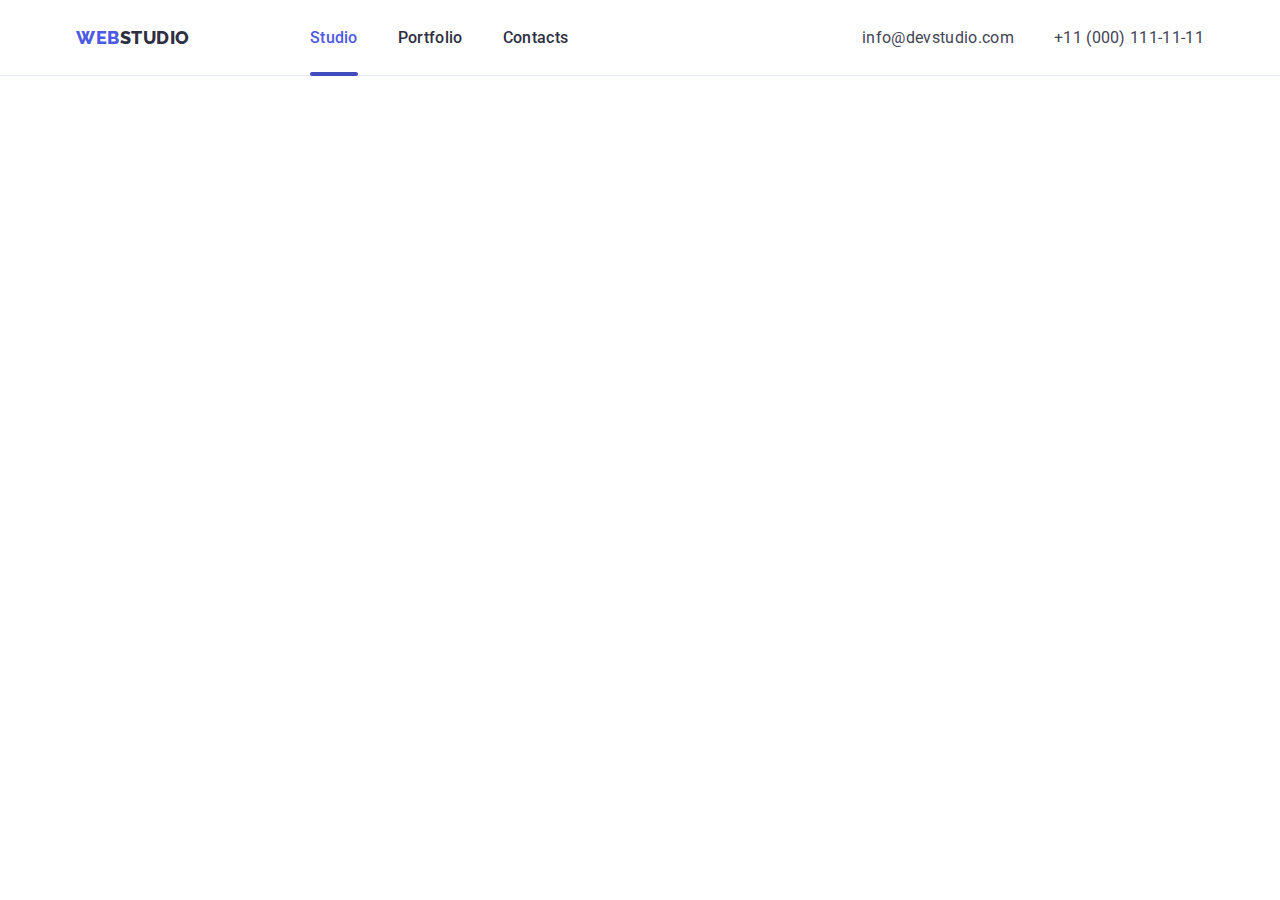
==== index.html @ e66e052a "work" ====
<!DOCTYPE html>
<html lang="en">
	<head>
		<meta charset="UTF-8" />
		<meta http-equiv="X-UA-Compatible" content="IE=edge" />
		<meta name="viewport" content="width=device-width, initial-scale=1.0" />
		<title>WebStudio</title>
		<link rel="preconnect" href="https://fonts.googleapis.com" />
		<link rel="preconnect" href="https://fonts.gstatic.com" crossorigin />
		<link
			href="https://fonts.googleapis.com/css2?family=Raleway:wght@800&family=Roboto:wght@400;500;700;900&display=swap"
			rel="stylesheet"
		/>
		<link rel="preconnect" href="https://fonts.googleapis.com" />
		<link rel="preconnect" href="https://fonts.gstatic.com" crossorigin />
		<link rel="stylesheet" href="https://cdn.jsdelivr.net/npm/modern-normalize@1.1.0/modern-normalize.min.css" />
		<link rel="stylesheet" href="./css/styles.css" />
	</head>

	<body>
		<!--Top Line-->
		<header class="page-header">
			<div class="container page-header-container">
				<nav class="page-nav">
					<a class="logo link" href="./index.html">Web<span class="logo-black">Studio</span></a>
					<button type="button" class="mobile-menu-open js-open-menu">
						<svg class="mobile-menu-open_icon" width="32" height="22">
							<use href="./images/sprite.svg#icon-menu-hamburger"></use>
						</svg>
					</button>
					<ul class="menu list">
						<li class="menu-item"><a class="menu-link link current" href="./index.html">Studio</a></li>
						<li class="menu-item"><a class="menu-link link" href="./portfolio.html">Portfolio</a></li>
						<li class="menu-item"><a class="menu-link link" href="">Contacts</a></li>
					</ul>
				</nav>
				<address class="contacts">
					<ul class="contact list">
						<li class="email"><a class="contact-email link" href="mailto:info@devstudio.com">info@devstudio.com</a></li>
						<li class="phone"><a class="contact-phone link" href="tel:+110001111111">+11 (000) 111-11-11</a></li>
					</ul>
				</address>
			</div>
			<div class="mobile-menu js-menu-container">
				<div class="container mobile-menu-container">
				<button class="close-btn js-close-menu">
					<svg class="mobile-menu-close-icon" width="8" height="8">
						<use href="./images/sprite.svg#icon-close-black-new"></use>
					</svg>
				</button>
				
				<ul class="menu-modal list">
					<li class="menu-item"><a class="menu-link link current" href="./index.html">Studio</a></li>
					<li class="menu-item"><a class="menu-link link" href="./portfolio.html">Portfolio</a></li>
					<li class="menu-item"><a class="menu-link link" href="">Contacts</a></li>
				</ul>
								<address class="contacts-modal">
					<ul class="contact-modal list">
						<li class="email"><a class="contact-email link" href="mailto:info@devstudio.com">info@devstudio.com</a></li>
						<li class="phone"><a class="contact-phone link" href="tel:+110001111111">+11 (000) 111-11-11</a></li>
					</ul>
					</div>							
			</div>
		</header>

		<!--Hero image-->
		<!--<main>
			<section class="hero">
				<div class="container">
					<h1 class="hero-title">Effective Solutions for Your Business</h1>
					<button class="model-btn" type="button" data-modal-open>Order Service</button>
				</div>
			</section>-->
		<!--Section 1 Hidden title-->
		<!--<section class="heading-title section">
				<div class="container">
					<h2 class="visually-hidden">Features</h2>
					<ul class="card-list list">
						<li class="heading">
							<div class="tumb">
								<svg class="tumb-icon" width="64" height="64">
									<use href="./images/sprite.svg#icon-antenna"></use>
								</svg>
							</div>
							<h3 class="title-discription">Strategy</h3>
							<p class="section-discription">
								Our goal is to identify the business problem to walk away with the perfect and creative solution.
							</p>
						</li>

						<li class="heading">
							<div class="tumb">
								<svg class="tumb-icon" width="64" height="64">
									<use href="./images/sprite.svg#icon-clock"></use>
								</svg>
							</div>
							<h3 class="title-discription">Punctuality</h3>
							<p class="section-discription">
								Bring the key message to the brand's audience for the best price within the shortest possible time.
							</p>
						</li>

						<li class="heading">
							<div class="tumb">
								<svg class="tumb-icon" width="64" height="64">
									<use href="./images/sprite.svg#icon-diagram"></use>
								</svg>
							</div>
							<h3 class="title-discription">Diligence</h3>
							<p class="section-discription">
								Research and confirm brands that present the strongest digital growth opportunities and minimize risk.
							</p>
						</li>

						<li class="heading">
							<div class="tumb">
								<svg class="tumb-icon" width="64" height="64">
									<use href="./images/sprite.svg#icon-astronaut"></use>
								</svg>
							</div>
							<h3 class="title-discription">Technologies</h3>
							<p class="section-discription">
								Design practice focused on digital experiences. We bring forth a deep passion for problem-solving.
							</p>
						</li>
					</ul>
				</div>
			</section>-->

		<!--Section 2-->
		<!--<section class="title-item">
				<div class="container">
					<h2 class="promo-title">What are we doing</h2>
					<ul class="card-list list">
						<li>
							<img src="./images/section2/img1.jpg" alt="monitor" width="360" />
						</li>
						<li>
							<img src="./images/section2/img2.jpg" alt="screen" width="360" />
						</li>
						<li>
							<img src="./images/section2/img3.jpg" alt="phone" width="360" />
						</li>
					</ul>
				</div>
			</section>-->
		<!--Section 3-->
		<!--<section class="title-team section">
				<div class="container">
					<h2 class="promo-title">Our Team</h2>
					<ul class="card-list list">
						<li>
							<img src="./images/section3/img.team1.jpg" alt="photo of a man" width="264" />
							<div class="card-content">
								<h3 class="person-title">Mark Guerrero</h3>
								<p class="work-discription">Product Designer</p>
								<ul class="social-list list">
									<li class="social-list-item">
										<a href="" class="social-list-link">
											<svg class="social-list-icon" width="16" height="16">
												<use href="./images/sprite.svg#icon-instagram"></use>
											</svg>
										</a>
									</li>
									<li class="social-list-item">
										<a href="" class="social-list-link">
											<svg class="social-list-icon" width="16" height="16">
												<use href="./images/sprite.svg#icon-twitter"></use>
											</svg>
										</a>
									</li>
									<li class="social-list-item">
										<a href="" class="social-list-link">
											<svg class="social-list-icon" width="16" height="16">
												<use href="./images/sprite.svg#icon-facebook"></use>
											</svg>
										</a>
									</li>
									<li class="social-list-item">
										<a href="" class="social-list-link">
											<svg class="social-list-icon" width="16" height="16">
												<use href="./images/sprite.svg#icon-linkedin-1"></use>
											</svg>
										</a>
									</li>
								</ul>
							</div>
						</li>
						<li>
							<img src="./images/section3/img.team2.jpg" alt="photo of a man" width="264" />
							<div class="card-content">
								<h3 class="person-title">Tom Ford</h3>
								<p class="work-discription">Frontend Developer</p>
								<ul class="social-list list">
									<li class="social-list-item">
										<a href="" class="social-list-link">
											<svg class="social-list-icon" width="16" height="16">
												<use href="./images/sprite.svg#icon-instagram"></use>
											</svg>
										</a>
									</li>
									<li class="social-list-item">
										<a href="" class="social-list-link">
											<svg class="social-list-icon" width="16" height="16">
												<use href="./images/sprite.svg#icon-twitter"></use>
											</svg>
										</a>
									</li>
									<li class="social-list-item">
										<a href="" class="social-list-link">
											<svg class="social-list-icon" width="16" height="16">
												<use href="./images/sprite.svg#icon-facebook"></use>
											</svg>
										</a>
									</li>
									<li class="social-list-item">
										<a href="" class="social-list-link">
											<svg class="social-list-icon" width="16" height="16">
												<use href="./images/sprite.svg#icon-linkedin-1"></use>
											</svg>
										</a>
									</li>
								</ul>
							</div>
						</li>
						<li>
							<img src="./images/section3/img.team3.jpg" alt="photo of a woman" width="264" />
							<div class="card-content">
								<h3 class="person-title">Camila Garcia</h3>
								<p class="work-discription">Marketing</p>
								<ul class="social-list list">
									<li class="social-list-item">
										<a href="" class="social-list-link">
											<svg class="social-list-icon" width="16" height="16">
												<use href="./images/sprite.svg#icon-instagram"></use>
											</svg>
										</a>
									</li>
									<li class="social-list-item">
										<a href="" class="social-list-link">
											<svg class="social-list-icon" width="16" height="16">
												<use href="./images/sprite.svg#icon-twitter"></use>
											</svg>
										</a>
									</li>
									<li class="social-list-item">
										<a href="" class="social-list-link">
											<svg class="social-list-icon" width="16" height="16">
												<use href="./images/sprite.svg#icon-facebook"></use>
											</svg>
										</a>
									</li>
									<li class="social-list-item">
										<a href="" class="social-list-link">
											<svg class="social-list-icon" width="16" height="16">
												<use href="./images/sprite.svg#icon-linkedin-1"></use>
											</svg>
										</a>
									</li>
								</ul>
							</div>
						</li>
						<li>
							<img src="./images/section3/img.team4.jpg" alt="photo of a man" width="264" />
							<div class="card-content">
								<h3 class="person-title">Daniel Wilson</h3>
								<p class="work-discription">UI Designer</p>
								<ul class="social-list list">
									<li class="social-list-item">
										<a href="" class="social-list-link">
											<svg class="social-list-icon" width="16" height="16">
												<use href="./images/sprite.svg#icon-instagram"></use>
											</svg>
										</a>
									</li>
									<li class="social-list-item">
										<a href="" class="social-list-link">
											<svg class="social-list-icon" width="16" height="16">
												<use href="./images/sprite.svg#icon-twitter"></use>
											</svg>
										</a>
									</li>
									<li class="social-list-item">
										<a href="" class="social-list-link">
											<svg class="social-list-icon" width="16" height="16">
												<use href="./images/sprite.svg#icon-facebook"></use>
											</svg>
										</a>
									</li>
									<li class="social-list-item">
										<a href="" class="social-list-link">
											<svg class="social-list-icon" width="16" height="16">
												<use href="./images/sprite.svg#icon-linkedin-1"></use>
											</svg>
										</a>
									</li>
								</ul>
							</div>
						</li>
					</ul>
				</div>
			</section>
		</main>

		<section class="section section-client">
			<div class="container">
				<h2 class="promo-title">Customers</h2>
				<ul class="client-list list">
					<li class="client-list-item">
						<a href="" class="client-list-link">
							<svg class="client-list-icon" width="104" height="56">
								<use href="./images/sprite.svg#icon-logo1"></use>
							</svg>
						</a>
					</li>
					<li class="client-list-item">
						<a href="" class="client-list-link">
							<svg class="client-list-icon" width="104" height="56">
								<use href="./images/sprite.svg#icon-logo2"></use>
							</svg>
						</a>
					</li>
					<li class="client-list-item">
						<a href="" class="client-list-link">
							<svg class="client-list-icon" width="104" height="56">
								<use href="./images/sprite.svg#icon-logo3"></use>
							</svg>
						</a>
					</li>
					<li class="client-list-item">
						<a href="" class="client-list-link">
							<svg class="client-list-icon" width="104" height="56">
								<use href="./images/sprite.svg#icon-logo4"></use>
							</svg>
						</a>
					</li>
					<li class="client-list-item">
						<a href="" class="client-list-link">
							<svg class="client-list-icon" width="104" height="56">
								<use href="./images/sprite.svg#icon-logo5"></use>
							</svg>
						</a>
					</li>
					<li class="client-list-item">
						<a href="" class="client-list-link">
							<svg class="client-list-icon" width="104" height="56">
								<use href="./images/sprite.svg#icon-logo6"></use>
							</svg>
						</a>
					</li>
				</ul>
			</div>
		</section>-->
		<!--foother-->
		<!--<footer class="footer">
			<div class="container footer-dislay">
				<div class="page-footer-container">
					<a class="logo logo-footer link" href="./index.html">Web<span class="logo-white">Studio</span></a>
					<p class="footer-discription">
						Increase the flow of customers and sales for your business with digital marketing & growth solutions.
					</p>
				</div>
				<div class="footer-list">
					<h3 class="Social-title">Social media</h3>
					<ul class="footer-social-list list">
						<li class="footer-list-item">
							<a href="" class="footer-list-link link">
								<svg class="footer-list-icon" width="24" height="24">
									<use href="./images/sprite.svg#icon-instagram"></use>
								</svg>
							</a>
						</li>
						<li class="footer-list-item">
							<a href="" class="footer-list-link link">
								<svg class="footer-list-icon" width="24" height="24">
									<use href="./images/sprite.svg#icon-twitter"></use>
								</svg>
							</a>
						</li>
						<li class="footer-list-item">
							<a href="" class="footer-list-link link">
								<svg class="footer-list-icon" width="24" height="24">
									<use href="./images/sprite.svg#icon-facebook"></use>
								</svg>
							</a>
						</li>
						<li class="footer-list-item">
							<a href="" class="footer-list-link link">
								<svg class="footer-list-icon" width="24" height="24">
									<use href="./images/sprite.svg#icon-linkedin-1"></use>
								</svg>
							</a>
						</li>
					</ul>
				</div>
				<form class="subscribe-form">
					<p class="footer-form-discription">Subscribe</p>
					<div class="footer-form">
						<input type="email" name="user-email" class="footer-form-input" placeholder="E-mail" required />
						<button type="submit" class="footer-form-submit"
							>Subscribe
							<svg class="footer-form-btn" width="24" height="24">
								<use href="./images/sprite.svg#icon-Frame-3"></use>
							</svg>
						</button>
					</div>
				</form>
			</div>
		</footer>
		<div class="backdrop is-hidden" data-modal>
			<div class="modal-content">
				<button type="button" class="close-btn" data-modal-close>
					<svg class="modal-close-btn" width="8" height="8">
						<use href="./images/sprite.svg#icon-close-black-new"></use>
					</svg>
				</button>
				<form class="modal-form">
					<p class="modal-form-discription">Leave your contacts and we will call you back</p>
					<label class="modal-form-field">
						<span class="modal-form-input-desk">Name</span>
						<span class="modal-form-input-wrapper">
							<input
								type="text"
								name="user-name"
								class="modal-form-input"
								required
								pattern="[a-zA-Z]+$"
								minlength="2"
							/>
							<svg class="modal-form-input-icon" width="18" height="18">
								<use href="./images/sprite.svg#icon-person-black"></use>
							</svg>
						</span>
					</label>
					<label class="modal-form-field">
						<span class="modal-form-input-desk">Phone</span>
						<span class="modal-form-input-wrapper">
							<input
								type="tel"
								name="user-phone"
								class="modal-form-input"
								required
								pattern="[0-9]{3}-[0-9]{3}-[0-9]{2}-[0-9]{2}"
								title="xxx-xxx-xx-xx"
							/>
							<svg class="modal-form-input-icon" width="18" height="24">
								<use href="./images/sprite.svg#icon-phone-black"></use>
							</svg>
						</span>
					</label>
					<label class="modal-form-field">
						<span class="modal-form-input-desk">Email</span>
						<span class="modal-form-input-wrapper">
							<input type="email" name="user-email" class="modal-form-input" required />
							<svg class="modal-form-input-icon" width="18" height="24">
								<use href="./images/sprite.svg#icon-email-black"></use>
							</svg>
						</span>
					</label>
					<label class="modal-form-field">
						<span class="modal-form-input-desk">Comment</span>
						<textarea name="user_message" class="modal-form-message" placeholder="Text input"></textarea>
					</label>
					<input id="user-policy" type="checkbox" name="user-policy" class="modal-form-check visually-hidden" />
					<label for="user-policy" class="modal-form-check-desk">
						I accept the terms and conditions of the&nbsp;<a href="">Privacy Policy</a>
					</label>
					<button type="submit" class="modal-form-submit">Send</button>
				</form>
			</div>
		</div>-->
		<script src="./js/mobile-menu.js"></script>
		<!--<script src="./js/modal.js"></script>-->
	</body>
</html>
---- css/styles.css ----
:root {
	--primary-font: "Roboto", sans-serif;
	--secondary-font: "Raleway", sans-serif;
	--main-title-color: #2e2f42;
	--secondary-title-color: #434455;
	--accent-color: #4d5ae5;
	--transition-dur-and-fun: 250ms cubic-bezier(0.4, 0, 0.2, 1);
}
body {
	font-family: var(--primary-font);
	color: var(--main-title-color);
	font-size: 16px;
	font-style: normal;
	font-weight: 400;
	line-height: 1.5;
	letter-spacing: 0.02em;
}
h1,
h2,
h3,
h4,
p {
	margin-top: 0;
	margin-bottom: 0;
}

ul,
ol {
	margin-top: 0;
	margin-bottom: 0;
	padding-left: 0;
}

img {
	display: block;
	max-width: 100%;
	height: auto;
}

button {
	cursor: pointer;
	font-family: inherit;
}

.list {
	list-style: none;
}

.link {
	text-decoration: none;
}

/*================================Components==================*/
/*.visually-hidden {
	position: absolute;
	width: 1px;
	height: 1px;
	margin: -1px;
	border: 0;
	padding: 0;
	white-space: nowrap;
	clip-path: inset(100%);
	clip: rect(0 0 0 0);
	overflow: hidden;
}

.title-discription {
	font-weight: 500;
	font-size: 20px;
	line-height: 1.2;
	color: var(--main-title-color);
	margin-bottom: 8px;
}

.section-discription {
	color: var(--secondary-title-color);
}

.promo-title {
	font-weight: 700;
	font-size: 36px;
	line-height: 1.11;
	text-transform: capitalize;
	color: var(--main-title-color);
	margin-bottom: 72px;
	text-align: center;
}

.footer {
	background: #2e2f42;
	padding-top: 100px;
	padding-bottom: 100px;
	display: block;
}
.footer-discription {
	color: #e7e9fc;
	width: 264px;
}

/*.container {
	width: 1158px;
	margin-left: auto;
	margin-right: auto;
	padding-right: 15px;
	padding-left: 15px;
}*/

.container {
	padding-left: 15px;
	padding-right: 15px;
}

@media screen and (min-width: 480px) {
	.container {
		width: 428px;
		margin-left: auto;
		margin-right: auto;
	}
}
@media screen and (min-width: 768px) {
	.container {
		width: 768px;
	}
}
@media screen and (min-width: 1200px) {
	.container {
		width: 1158px;
	}
}

/*================================/Components==================*/

/*====Top Line====*/
.logo {
	font-family: var(--secondary-font);
	font-weight: 800;
	font-size: 18px;
	display: flex;
	align-items: center;
	letter-spacing: 0.03em;
	text-transform: uppercase;
	color: var(--accent-color);
}
.logo-black {
	color: #2e2f42;
}

/*====0-767====*/
@media screen and (max-width: 767px) {
	.menu {
		display: none;
	}
	.contacts {
		display: none;
	}

	.close-btn {
		position: absolute;
		top: 24px;
		right: 15px;
		background-color: transparent;
		border: none;
		padding: 0;
		line-height: 0;
	}
	.page-header {
		padding-top: 24px;
		padding-bottom: 24px;
		border-bottom: 1px solid #e7e9fc;
		border-top: 0;
	}
	.page-nav {
		display: flex;
		align-items: center;
		justify-content: space-between;
	}
	.mobile-menu-open {
		background-color: transparent;
		border: none;
		padding: 0;
		line-height: 0;
	}

	.mobile-menu {
		position: fixed;
		width: 100%;
		height: 100%;
		max-height: 796px;
		z-index: 1000;
		top: 0;
		left: 0;
		box-shadow: 0 0 0 100vmax rgba(0, 0, 0, 0);
		background-color: white;

		opacity: 0;
		visibility: hidden;
		pointer-events: none;
		transition: opacity var(--transition-dur-and-fun), visibility var(--transition-dur-and-fun);
	}

	.mobile-menu.is-open {
		opacity: 1;
		visibility: visible;
		pointer-events: auto;
	}
	.mobile-menu-container {
		position: relative;
		padding-left: 40px;
		padding-top: 80px;
		padding-bottom: 40px;
	}

	.menu-modal {
		display: flex;
		flex-direction: column;
	}
	.menu-modal-down {
		margin-top: auto;
	}
}

/*====-768====*/
@media screen and (min-width: 768px) {
	.mobile-menu {
		display: none;
	}
	.mobile-menu-open {
		display: none;
	}
	.page-nav {
		display: flex;
		align-items: center;
	}
	.menu {
		display: flex;
		align-items: center;
	}

	.menu-item:not(:last-child) {
		margin-right: 40px;
	}

	.page-header {
		padding-top: 24px;
		padding-bottom: 24px;
		border-bottom: 1px solid #e7e9fc;
		border-top: 0;
	}
	.page-header-container {
		display: flex;
		align-items: center;
	}
	.current::after {
		content: "";
		display: inline-block;
		position: absolute;
		width: 100%;
		height: 4px;
		background: #404bbf;
		border-radius: 2px;
		left: 0;
		top: 44px;
	}
	.menu-link {
		font-weight: 500;
		color: var(--main-title-color);
		position: relative;
		transition: color var(--transition-dur-and-fun);
	}
	.menu-link:hover,
	.menu-link:focus {
		color: var(--accent-color);
	}
	.current {
		color: #4d5ae5;
	}
	.contacts {
		margin-left: auto;
	}
	.email {
		margin-right: 40px;
	}
	.contact-email {
		font-style: normal;
		color: #434455;
		transition: color var(--transition-dur-and-fun);
	}

	.contact-email:hover,
	.contact-email:focus {
		color: var(--accent-color);
	}

	.contact-phone {
		font-style: normal;
		color: #434455;
		transition: color var(--transition-dur-and-fun);
	}
	.contact-phone:hover,
	.contact-phone:focus {
		color: var(--accent-color);
	}
	.logo-black {
		color: #2e2f42;
	}
	.logo {
		margin-right: 120px;
	}
}

/*====-1200====*/
@media screen and (min-width: 1200px) {
	.menu-item:not(:last-child) {
		margin-right: 40px;
	}

	.contact {
		display: flex;
		align-items: center;
	}
}

/*.logo-white {
	color: #f4f4fd;
}

.logo-footer {
	margin-bottom: 16px;
}


.model-btn {
	font-weight: 500;
	display: flex;
	padding-top: 12px;
	padding-bottom: 12px;
	padding-left: 32px;
	padding-right: 32px;
	align-items: center;
	letter-spacing: 0.04em;
	color: #ffffff;
	background: var(--accent-color);
	box-shadow: 0px 4px 4px rgba(0, 0, 0, 0.15);
	border-radius: 4px;
	display: block;
	margin: auto;
	padding: 16px 32px;
	transition: color var(--transition-dur-and-fun), background-color var(--transition-dur-and-fun);
}

.model-btn:hover,
.model-btn:focus {
	background-color: #404bbf;
	color: #ffffff;
}



/*.section {
	padding-top: 120px;
	padding-bottom: 120px;
}
.section-top {
	padding-top: 96px;
}

.section-client {
	padding-top: 130px;
}

.title-item {
	padding-bottom: 120px;
}

.card-list {
	display: flex;
	flex-wrap: wrap;
	gap: 24px;
}

.img-list {
	display: flex;
	flex-wrap: wrap;
	column-gap: 24px;
	row-gap: 48px;
}

.overlay {
	position: absolute;
	width: 100%;
	height: 100%;
	left: 0px;
	top: 0px;
	overflow: auto;
	transform: translate(0, 100%);
	background: #4d5ae5;
	background-blend-mode: soft-light;
	mix-blend-mode: normal;
	line-height: 24px;
	letter-spacing: 0.02em;
	color: #f4f4fd;
	padding-top: 40px;
	padding-bottom: 164px;
	padding-left: 32px;
	padding-right: 32px;
	transition: transform var(--transition-dur-and-fun);
}
.img-content-overlay {
	position: relative;
	overflow: hidden;
}

.img-content-link:hover .overlay,
.img-content-link:focus .overlay {
	transform: translate(0, 0);
}

.img-content-link {
	display: block;
	text-decoration: none;
	transition: box-shadow var(--transition-dur-and-fun);
}

.img-content-link:hover {
	box-shadow: 0px 1px 6px rgba(46, 47, 66, 0.08), 0px 1px 1px rgba(46, 47, 66, 0.16), 0px 2px 1px rgba(46, 47, 66, 0.08);
}

.btn {
	display: flex;
	flex-wrap: wrap;
	justify-content: center;
	gap: 24px;
	margin-bottom: 72px;
}

.heading {
	width: 264px;
}

/*====/Top Line====*/

/*===========Hero====*/
/*.hero {
	background: #2e2f42;
	text-align: center;
	padding-top: 188px;
	padding-bottom: 188px;
	background-image: linear-gradient(rgba(46, 47, 66, 0.7), rgba(46, 47, 66, 0.7)),
		url("../images/hero/people-office.jpg");
	background-size: cover;
}

.hero-title {
	font-weight: 700;
	font-size: 56px;
	line-height: 1.07;
	color: #ffffff;
	margin-bottom: 48px;
	width: 496px;
	margin-left: auto;
	margin-right: auto;
}

/*============/Hero====*/
/*============<!--Section 1-->========*/

/*.tumb {
	height: 112px;
	background: #f4f4fd;
	border-radius: 4px;
	display: flex;
	justify-content: center;
	align-items: center;
	gap: 24px;
	margin-bottom: 8px;
}

/*============/<!--Section 3-->========*/

/*============<!--Section 3-->========*/
/*.person-title {
	font-weight: 500;
	font-size: 20px;
	color: var(--main-title-color);
	margin-bottom: 8px;
}

.work-discription {
	color: var(--secondary-title-color);
	margin-bottom: 8px;
}

.title-team {
	background: #f4f4fd;
}

.card-content {
	padding-top: 32px;
	padding-bottom: 32px;
	padding-left: 16px;
	padding-right: 16px;
	text-align: center;
	background: #ffffff;
	box-shadow: 0px 1px 6px rgba(46, 47, 66, 0.08), 0px 1px 1px rgba(46, 47, 66, 0.16), 0px 2px 1px rgba(46, 47, 66, 0.08);
	border-radius: 0px 0px 4px 4px;
}

.img-content {
	border: 1px solid #e7e9fc;
	padding: 32px 16px;
	border-top: none;
}

.social-list {
	display: flex;
	justify-content: center;
	gap: 24px;
}

.social-list-link {
	display: flex;
	justify-content: center;
	align-items: center;
	width: 40px;
	height: 40px;
	border-radius: 50%;
	background-color: #4d5ae5;
	transition: background-color var(--transition-dur-and-fun);
}

.social-list-link:hover,
.social-list-link:focus {
	background-color: #404bbf;
}
.social-list-icon {
	fill: #f4f4fd;
}

.client-list {
	display: flex;
	justify-content: center;
	gap: 24px;
}
.client-list-link {
	display: flex;
	justify-content: center;
	align-items: center;
	width: 168px;
	height: 88px;
	border: 1px solid #8e8f99;
	border-radius: 4px;
	color: #8e8f99;
	transition: color var(--transition-dur-and-fun), border-color var(--transition-dur-and-fun);
}

.client-list-icon {
	fill: currentColor;
}

.client-list-link:hover,
.cclient-list-link:focus {
	color: #404bbf;
	border-color: #404bbf;
}

/*============/<!--Section 3-->========*/

/*=================Filters===============*/

/*.btn-icon {
	font-weight: 500;
	display: flex;
	padding-top: 12px;
	padding-bottom: 12px;
	padding-left: 24px;
	padding-right: 24px;
	align-items: center;
	text-align: center;
	letter-spacing: 0.04em;
	font-size: 16px;
	background: #f4f4fd;
	color: var(--accent-color);
	border: 1px solid #e7e9fc;
	border-radius: 4px;
	transition: background-color var(--transition-dur-and-fun), color var(--transition-dur-and-fun),
		border-color var(--transition-dur-and-fun), box-shadow var(--transition-dur-and-fun);
}
.btn-icon:hover,
.btn-icon:focus {
	background-color: #404bbf;
	color: #ffffff;
	border-color: var(--accent-color);
	box-shadow: 0px 3px 1px rgba(0, 0, 0, 0.1), 0px 2px 1px rgba(0, 0, 0, 0.08), 0px 2px 2px rgba(0, 0, 0, 0.12);
}
.service-title {
	font-weight: 500;
	font-size: 20px;
	color: var(--main-title-color);
	margin-bottom: 8px;
}

.service-description {
	color: var(--secondary-title-color);
}

/*=================/<Filters===============*/

/*=================/Footer===============*/

/*.footer-dislay {
	display: flex;
	column-gap: 120px;
}
.footer-social-list {
	display: flex;
	justify-content: center;
	align-items: center;
	gap: 16px;
}

.footer-list {
	justify-content: center;
}

.footer-list-link {
	display: flex;
	justify-content: center;
	align-items: center;
	width: 50px;
	height: 50px;
	border-radius: 50%;
	background-color: rgba(255, 255, 255, 0.1);
	width: 40px;
	height: 40px;
	transition: background-color var(--transition-dur-and-fun);
}

.footer-list-link:hover,
.footer-list-link:focus {
	background-color: #31d0aa;
}

.footer-list-icon {
	fill: #f4f4fd;
}

.Social-title {
	font-family: "Roboto";
	font-style: normal;
	font-weight: 500px;
	font-size: 16px;
	color: #ffffff;
	margin-bottom: 16px;
	letter-spacing: 0.02em;
	line-height: 24px;
}

.footer-list-item {
	width: 40px;
	height: 40px;
}

.footer-form {
	display: flex;
}

.footer-form-discription {
	font-weight: 500;
	text-align: left;
	color: #ffffff;
	margin-bottom: 16px;
}

.footer-form-input {
	font-size: 12px;
	line-height: 2;
	align-items: center;
	letter-spacing: 0.04em;
	color: #ffffff;
	background-color: transparent;
	width: 264px;
	height: 40px;
	padding: 8px 16px;
	border: 1px solid rgba(255, 255, 255, 0.3);
	filter: drop-shadow(0px 4px 4px rgba(0, 0, 0, 0.15));
	border-radius: 4px;
	transition: border-color var(--transition-dur-and-fun);
}

.footer-form-input:focus {
	outline: none;
	border-color: var(--accent-color);
}

.footer-form-submit {
	font-weight: 500;
	padding: 8px 24px;
	letter-spacing: 0.04em;
	display: flex;
	justify-content: center;
	text-align: center;
	align-items: center;
	border: none;
	color: #ffffff;
	background: var(--accent-color);
	border-radius: 4px;
	margin: auto;
	transition: color var(--transition-dur-and-fun), background-color var(--transition-dur-and-fun);
	margin-left: 24px;
}

.footer-form-btn {
	margin-left: 16px;
}

.footer-form-submit:hover,
.footer-form-submit:focus {
	background-color: #404bbf;
	color: #ffffff;
}

/*=================/<Footer===============*/

/*=================<modal window===============*/
/*.backdrop {
	position: fixed;
	top: 0;
	left: 0;
	z-index: 100;
	width: 100%;
	height: 100%;
	background-color: rgba(46, 47, 66, 0.4);
	transition: opacity var(--transition-dur-and-fun), visibility var(--transition-dur-and-fun);
}
.backdrop.is-hidden {
	opacity: 0;
	visibility: hidden;
	pointer-events: none;
}
.modal-content {
	position: absolute;
	top: 50%;
	left: 50%;
	transform: translate(-50%, -50%);
	width: 408px;
	height: 585px;
	background-color: #fcfcfc;
	box-shadow: 0px 1px 1px rgba(0, 0, 0, 0.14), 0px 1px 3px rgba(0, 0, 0, 0.12), 0px 2px 1px rgba(0, 0, 0, 0.2);
	border-radius: 4px;
	padding: 72px 24px 24px 24px;
}*/
.close-btn {
	position: absolute;
	right: 19px;
	top: 25px;
	display: flex;
	justify-content: center;
	align-items: center;
	width: 24px;
	height: 24px;
	border-radius: 50%;
	background-color: #e7e9fc;
	border: 1px solid rgba(0, 0, 0, 0.1);
	padding: 0;
	transition: background-color var(--transition-dur-and-fun);
}

.close-btn:hover,
.close-btn:focus {
	background-color: #404bbf;
}

.close-btn:hover .modal-close-btn,
.close-btn:focus .modal-close-btn {
	fill: #ffffff;
}

/*.modal-close-btn {
	transition: fill var(--transition-dur-and-fun);
}

/*=================/<modal window===============*/

/*=================<modal form===============*/
/*.modal-form {
	display: flex;
	flex-direction: column;
}
.modal-form-discription {
	font-weight: 500;
	text-align: center;
	color: #2e2f42;
	margin-bottom: 16px;
}

.modal-form-field {
	margin-bottom: 8px;
}

.modal-form-field:nth-child(5) {
	margin-bottom: 0;
}
.modal-form-input-desk {
	display: block;
	font-size: 12px;
	line-height: 1.16;
	letter-spacing: 0.04em;
	margin-bottom: 4px;
	color: #8e8f99;
}

.modal-form-input-wrapper {
	display: block;
	position: relative;
}

.modal-form-input:focus {
	outline: none;
	border-color: var(--accent-color);
}
.modal-form-input:focus + .modal-form-input-icon {
	fill: var(--accent-color);
}
.modal-form-input-icon {
	position: absolute;
	top: 50%;
	left: 16px;
	transform: translateY(-50%);
	transition: fill var(--transition-dur-and-fun);
}

.modal-form-input {
	width: 100%;
	height: 40px;
	border-radius: 4px;
	border: 1px solid rgba(33, 33, 33, 0.2);
	padding-left: 38px;
	transition: border-color var(--transition-dur-and-fun);
}
.modal-form-message {
	width: 100%;
	height: 120px;
	resize: none;
	display: block;
	padding: 8px 16px;
	border-radius: 4px;
	border: 1px solid rgba(33, 33, 33, 0.2);
	transition: border-color var(--transition-dur-and-fun);
}

.modal-form-message::placeholder {
	text-transform: uppercase;
}

.modal-form-message:focus {
	outline: none;
	border-color: var(--accent-color);
}

.modal-form-check-desk {
	display: flex;
	align-items: center;
	font-size: 12px;
	line-height: 1.16;
	letter-spacing: 0.04em;
	color: #757575;
	margin-bottom: 24px;
	margin-top: 16px;
}

.modal-form-check-desk::before {
	display: block;
	width: 16px;
	height: 16px;
	border: 1.25px solid #2e2f42;
	border-radius: 2px;
	content: "";
	cursor: pointer;
	margin-right: 8px;
	transition: border-color var(--transition-dur-and-fun), background-color var(--transition-dur-and-fun);
}

.modal-form-check:checked + .modal-form-check-desk::before {
	background-repeat: no-repeat;
	border-color: var(--accent-color);
	background-color: var(--accent-color);
	background-image: url(../images/property.svg);
	background-size: contain;
	background-origin: border-box;
}

.modal-form-check {
	transition: outline var(--transition-dur-and-fun);
}

.modal-form-check:focus + .modal-form-check-desk::before {
	outline: 1.25px solid #404bbf;
}

.modal-form-submit {
	font-weight: 500;
	letter-spacing: 0.04em;
	color: #ffffff;
	background: var(--accent-color);
	box-shadow: 0px 4px 4px rgba(0, 0, 0, 0.15);
	border-radius: 4px;
	display: block;
	margin: 0 auto;
	padding: 16px 66px;
	transition: background-color var(--transition-dur-and-fun);
	border: none;
}

.modal-form-submit:hover,
.modal-form-submit:focus {
	background-color: #404bbf;
}

/*=================/<modal form===============*/
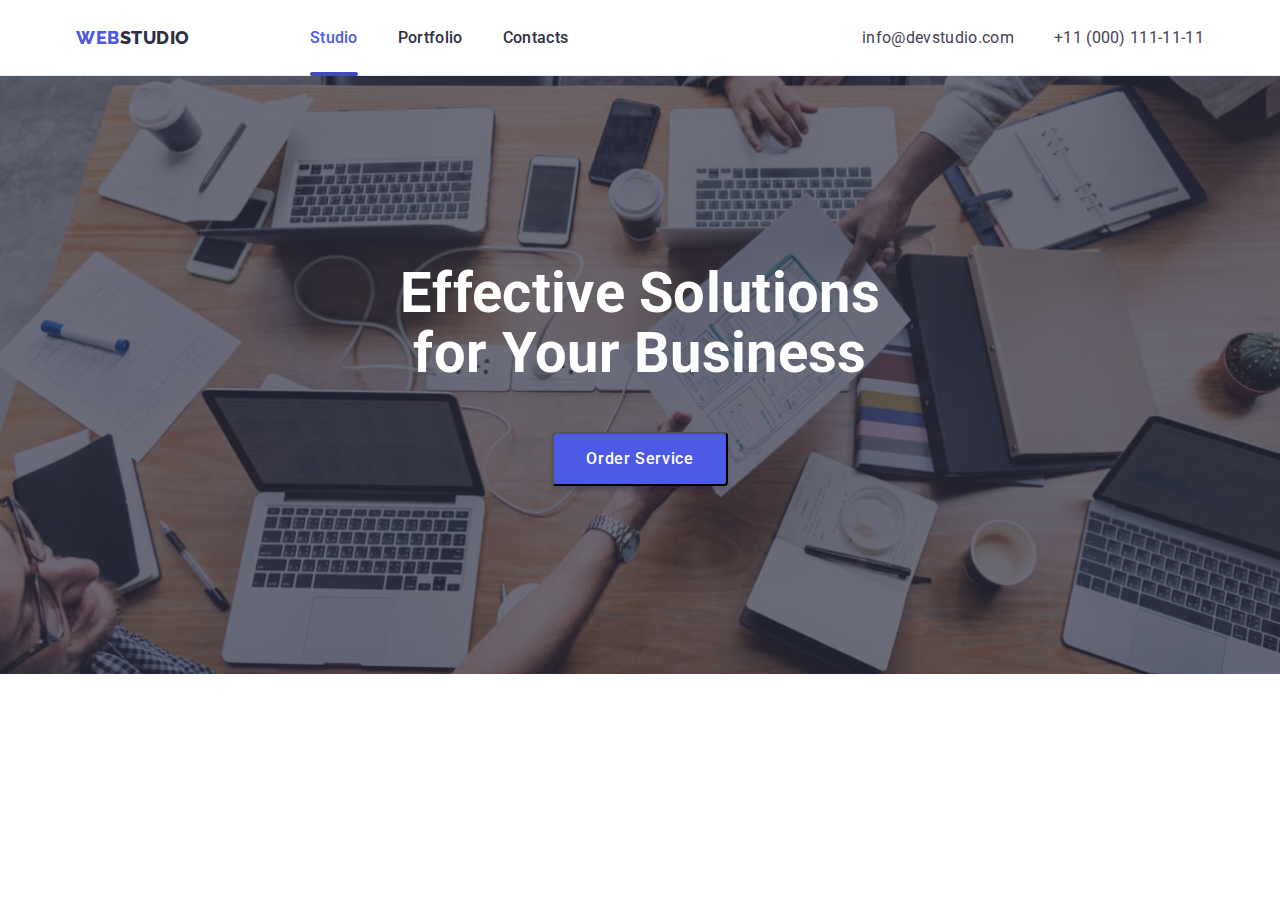
==== commit c84f0f51: "work" ====
--- a/index.html
+++ b/index.html
@@ -43,34 +43,72 @@
 			</div>
 			<div class="mobile-menu js-menu-container">
 				<div class="container mobile-menu-container">
-				<button class="close-btn js-close-menu">
-					<svg class="mobile-menu-close-icon" width="8" height="8">
-						<use href="./images/sprite.svg#icon-close-black-new"></use>
-					</svg>
-				</button>
-				
-				<ul class="menu-modal list">
-					<li class="menu-item"><a class="menu-link link current" href="./index.html">Studio</a></li>
-					<li class="menu-item"><a class="menu-link link" href="./portfolio.html">Portfolio</a></li>
-					<li class="menu-item"><a class="menu-link link" href="">Contacts</a></li>
-				</ul>
-								<address class="contacts-modal">
-					<ul class="contact-modal list">
-						<li class="email"><a class="contact-email link" href="mailto:info@devstudio.com">info@devstudio.com</a></li>
-						<li class="phone"><a class="contact-phone link" href="tel:+110001111111">+11 (000) 111-11-11</a></li>
-					</ul>
-					</div>							
+					<button class="close-btn js-close-menu">
+						<svg class="mobile-menu-close-icon" width="8" height="8">
+							<use href="./images/sprite.svg#icon-close-black-new"></use>
+						</svg>
+					</button>
+
+					<ul class="menu-modal list">
+						<li class="menu-item-modal"><a class="menu-link-modal link" href="./index.html">Studio</a></li>
+						<li class="menu-item-modal"><a class="menu-link-modal link" href="./portfolio.html">Portfolio</a></li>
+						<li class="menu-item-modal"><a class="menu-link-modal link current" href="">Contacts</a></li>
+					</ul>
+					<div class="menu-modal-down">
+						<address class="contacts-modal">
+							<ul class="contact-modal list">
+								<li class="phone-modal"
+									><a class="contact-phone-modal link" href="tel:+110001111111">+11 (000) 111-11-11</a></li
+								>
+								<li class="email-modal"
+									><a class="contact-email-modal link" href="mailto:info@devstudio.com">info@devstudio.com</a></li
+								>
+							</ul>
+						</address>
+
+						<ul class="social-list list">
+							<li class="social-list-item">
+								<a href="" class="social-list-link">
+									<svg class="social-list-icon" width="24" height="24">
+										<use href="./images/sprite.svg#icon-instagram"></use>
+									</svg>
+								</a>
+							</li>
+							<li class="social-list-item">
+								<a href="" class="social-list-link">
+									<svg class="social-list-icon" width="24" height="24">
+										<use href="./images/sprite.svg#icon-twitter"></use>
+									</svg>
+								</a>
+							</li>
+							<li class="social-list-item">
+								<a href="" class="social-list-link">
+									<svg class="social-list-icon" width="24" height="24">
+										<use href="./images/sprite.svg#icon-facebook"></use>
+									</svg>
+								</a>
+							</li>
+							<li class="social-list-item">
+								<a href="" class="social-list-link">
+									<svg class="social-list-icon" width="24" height="24">
+										<use href="./images/sprite.svg#icon-linkedin-1"></use>
+									</svg>
+								</a>
+							</li>
+						</ul>
+					</div>
+				</div>
 			</div>
 		</header>
 
 		<!--Hero image-->
-		<!--<main>
+		<main>
 			<section class="hero">
-				<div class="container">
+				<div class="container hero-wrap">
 					<h1 class="hero-title">Effective Solutions for Your Business</h1>
 					<button class="model-btn" type="button" data-modal-open>Order Service</button>
 				</div>
-			</section>-->
+			</section>
 		<!--Section 1 Hidden title-->
 		<!--<section class="heading-title section">
 				<div class="container">
--- a/css/styles.css
+++ b/css/styles.css
@@ -192,6 +192,7 @@
 		box-shadow: 0 0 0 100vmax rgba(0, 0, 0, 0);
 		background-color: white;
 
+		display: flex;
 		opacity: 0;
 		visibility: hidden;
 		pointer-events: none;
@@ -208,14 +209,91 @@
 		padding-left: 40px;
 		padding-top: 80px;
 		padding-bottom: 40px;
-	}
-
-	.menu-modal {
 		display: flex;
 		flex-direction: column;
 	}
 	.menu-modal-down {
 		margin-top: auto;
+	}
+
+	.menu-modal {
+		margin: 0;
+		padding: 0;
+		list-style: none;
+	}
+
+	.menu-link-modal {
+		font-weight: 700;
+		font-size: 36px;
+		line-height: 1.11;
+		text-transform: capitalize;
+		color: #2e2f42;
+		transition: color var(--transition-dur-and-fun);
+	}
+
+	.menu-link-modal:hover,
+	.menu-link-modal:focus {
+		color: var(--accent-color);
+	}
+	.current {
+		color: #4d5ae5;
+	}
+
+	.menu-item-modal {
+		margin-bottom: 40px;
+	}
+
+	.contact-phone-modal {
+		font-weight: 700;
+		font-size: 36px;
+		line-height: 1.11;
+		text-transform: capitalize;
+		color: var(--accent-color);
+		font-style: normal;
+	}
+	.contact-email-modal {
+		font-weight: 500;
+		font-size: 20px;
+		line-height: 1.2;
+		color: var(--secondary-title-color);
+		font-style: normal;
+	}
+
+	.contacts-modal {
+		margin: 0;
+		padding: 0;
+		list-style: none;
+	}
+	.phone-modal {
+		margin-bottom: 40px;
+	}
+
+	.email-modal {
+		margin-bottom: 48px;
+	}
+
+	.social-list {
+		display: flex;
+		gap: 56px;
+	}
+
+	.social-list-link {
+		display: flex;
+		justify-content: center;
+		align-items: center;
+		width: 40px;
+		height: 40px;
+		border-radius: 50%;
+		background-color: #4d5ae5;
+		transition: background-color var(--transition-dur-and-fun);
+	}
+
+	.social-list-link:hover,
+	.social-list-link:focus {
+		background-color: #404bbf;
+	}
+	.social-list-icon {
+		fill: #f4f4fd;
 	}
 }
 
@@ -320,15 +398,6 @@
 	}
 }
 
-/*.logo-white {
-	color: #f4f4fd;
-}
-
-.logo-footer {
-	margin-bottom: 16px;
-}
-
-
 .model-btn {
 	font-weight: 500;
 	display: flex;
@@ -354,7 +423,76 @@
 	color: #ffffff;
 }
 
-
+/*===========Hero====*/
+.hero {
+	background: #2e2f42;
+	text-align: center;
+	padding-top: 188px;
+	padding-bottom: 188px;
+	background-image: linear-gradient(rgba(46, 47, 66, 0.7), rgba(46, 47, 66, 0.7)),
+		url("../images/hero/Dark-bgmobile.jpg");
+	background-size: cover;
+}
+
+.hero-wrap {
+	display: flex;
+	flex-direction: column;
+	align-items: center;
+}
+
+.hero-title {
+	font-weight: 700;
+	font-size: 56px;
+	line-height: 1.07;
+	color: #ffffff;
+	margin-bottom: 48px;
+	width: 496px;
+	margin-left: auto;
+	margin-right: auto;
+}
+
+@media screen and (min-device-pixel-ratio: 2) and (max-width: 767px),
+	screen and (min-resolution: 192dpi) and (max-width: 767px),
+	screen and (min-resolution: 2dppx) and (max-width: 767px) {
+	.hero {
+		background-image: linear-gradient(rgba(46, 47, 66, 0.7), rgba(46, 47, 66, 0.7)),
+			url(../images/hero/Dark-bgmobile@2x.jpg);
+	}
+}
+
+@media screen and (min-width: 768px) {
+	.hero {
+		background-image: linear-gradient(rgba(46, 47, 66, 0.7), rgba(46, 47, 66, 0.7)),
+			url(../images/hero/Dark-bgtablet.jpg);
+	}
+}
+
+@media screen and (min-device-pixel-ratio: 2) and (min-width: 768px),
+	screen and (min-resolution: 192dpi) and (min-width: 768px),
+	screen and (min-resolution: 2dppx) and (min-width: 768px) {
+	.hero {
+		background-image: linear-gradient(rgba(46, 47, 66, 0.7), rgba(46, 47, 66, 0.7)),
+			url(../images/hero/Dark-bgtablet@2x.jpg);
+	}
+}
+
+@media screen and (min-width: 1200px) {
+	.hero {
+		background-image: linear-gradient(rgba(46, 47, 66, 0.7), rgba(46, 47, 66, 0.7)),
+			url(../images/hero/people-office-desktop.jpg);
+	}
+}
+
+@media screen and (min-device-pixel-ratio: 2) and (min-width: 1200px),
+	screen and (min-resolution: 192dpi) and (min-width: 1200px),
+	screen and (min-resolution: 2dppx) and (min-width: 1200px) {
+	.hero {
+		background-image: linear-gradient(rgba(46, 47, 66, 0.7), rgba(46, 47, 66, 0.7)),
+			url(../images/hero/people-office-desctop@2x.jpg);
+	}
+}
+
+/*============/Hero====*/
 
 /*.section {
 	padding-top: 120px;
@@ -439,29 +577,6 @@
 
 /*====/Top Line====*/
 
-/*===========Hero====*/
-/*.hero {
-	background: #2e2f42;
-	text-align: center;
-	padding-top: 188px;
-	padding-bottom: 188px;
-	background-image: linear-gradient(rgba(46, 47, 66, 0.7), rgba(46, 47, 66, 0.7)),
-		url("../images/hero/people-office.jpg");
-	background-size: cover;
-}
-
-.hero-title {
-	font-weight: 700;
-	font-size: 56px;
-	line-height: 1.07;
-	color: #ffffff;
-	margin-bottom: 48px;
-	width: 496px;
-	margin-left: auto;
-	margin-right: auto;
-}
-
-/*============/Hero====*/
 /*============<!--Section 1-->========*/
 
 /*.tumb {
@@ -607,6 +722,13 @@
 
 /*=================/Footer===============*/
 
+/*.logo-white {
+	color: #f4f4fd;
+}
+
+.logo-footer {
+	margin-bottom: 16px;
+}*/
 /*.footer-dislay {
 	display: flex;
 	column-gap: 120px;
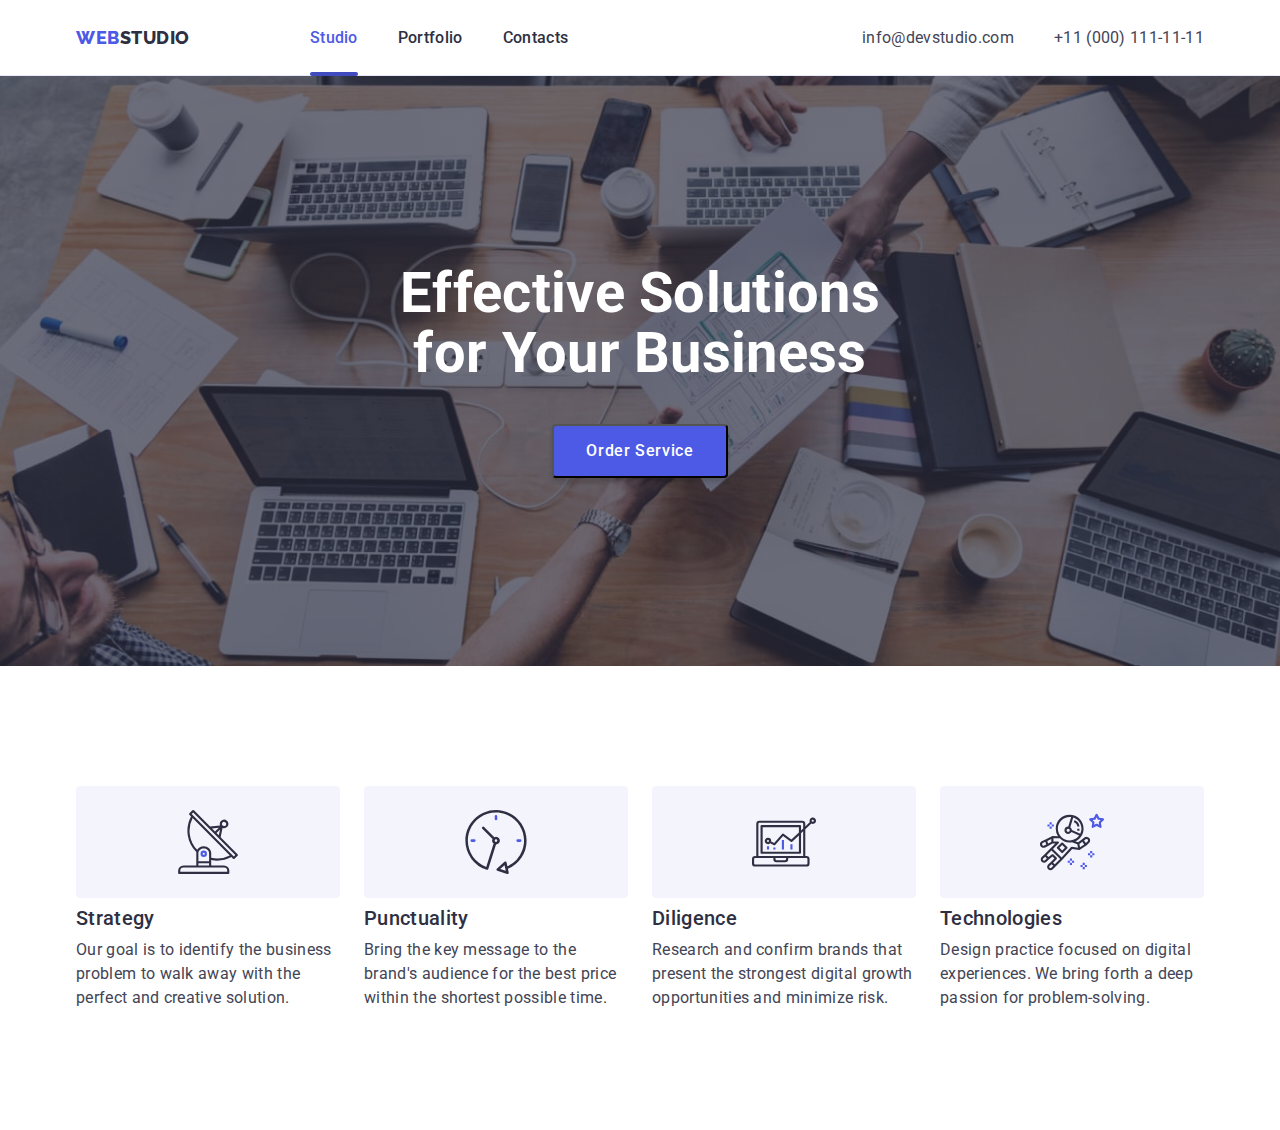
==== commit a841344f: "work" ====
--- a/index.html
+++ b/index.html
@@ -110,7 +110,7 @@
 				</div>
 			</section>
 		<!--Section 1 Hidden title-->
-		<!--<section class="heading-title section">
+		<section class="heading-title section">
 				<div class="container">
 					<h2 class="visually-hidden">Features</h2>
 					<ul class="card-list list">
@@ -163,7 +163,7 @@
 						</li>
 					</ul>
 				</div>
-			</section>-->
+			</section>
 
 		<!--Section 2-->
 		<!--<section class="title-item">
--- a/css/styles.css
+++ b/css/styles.css
@@ -51,7 +51,7 @@
 }
 
 /*================================Components==================*/
-/*.visually-hidden {
+.visually-hidden {
 	position: absolute;
 	width: 1px;
 	height: 1px;
@@ -64,19 +64,7 @@
 	overflow: hidden;
 }
 
-.title-discription {
-	font-weight: 500;
-	font-size: 20px;
-	line-height: 1.2;
-	color: var(--main-title-color);
-	margin-bottom: 8px;
-}
-
-.section-discription {
-	color: var(--secondary-title-color);
-}
-
-.promo-title {
+/*.promo-title {
 	font-weight: 700;
 	font-size: 36px;
 	line-height: 1.11;
@@ -398,6 +386,34 @@
 	}
 }
 
+/*===========Hero====*/
+.hero {
+	background: #2e2f42;
+	text-align: center;
+	padding-top: 112px;
+	padding-bottom: 112px;
+	background-image: linear-gradient(rgba(46, 47, 66, 0.7), rgba(46, 47, 66, 0.7)),
+		url("../images/hero/Dark-bgmobile.jpg");
+	background-size: cover;
+}
+
+.hero-wrap {
+	display: flex;
+	flex-direction: column;
+	align-items: center;
+}
+
+.hero-title {
+	font-weight: 700;
+	font-size: 36px;
+	line-height: 1.11;
+	color: #ffffff;
+	margin-bottom: 40px;
+	width: 320px;
+	margin-left: auto;
+	margin-right: auto;
+}
+
 .model-btn {
 	font-weight: 500;
 	display: flex;
@@ -423,34 +439,6 @@
 	color: #ffffff;
 }
 
-/*===========Hero====*/
-.hero {
-	background: #2e2f42;
-	text-align: center;
-	padding-top: 188px;
-	padding-bottom: 188px;
-	background-image: linear-gradient(rgba(46, 47, 66, 0.7), rgba(46, 47, 66, 0.7)),
-		url("../images/hero/Dark-bgmobile.jpg");
-	background-size: cover;
-}
-
-.hero-wrap {
-	display: flex;
-	flex-direction: column;
-	align-items: center;
-}
-
-.hero-title {
-	font-weight: 700;
-	font-size: 56px;
-	line-height: 1.07;
-	color: #ffffff;
-	margin-bottom: 48px;
-	width: 496px;
-	margin-left: auto;
-	margin-right: auto;
-}
-
 @media screen and (min-device-pixel-ratio: 2) and (max-width: 767px),
 	screen and (min-resolution: 192dpi) and (max-width: 767px),
 	screen and (min-resolution: 2dppx) and (max-width: 767px) {
@@ -465,6 +453,11 @@
 		background-image: linear-gradient(rgba(46, 47, 66, 0.7), rgba(46, 47, 66, 0.7)),
 			url(../images/hero/Dark-bgtablet.jpg);
 	}
+	.hero-title {
+		width: 496px;
+		font-size: 56px;
+		line-height: 1.07;
+	}
 }
 
 @media screen and (min-device-pixel-ratio: 2) and (min-width: 768px),
@@ -480,6 +473,8 @@
 	.hero {
 		background-image: linear-gradient(rgba(46, 47, 66, 0.7), rgba(46, 47, 66, 0.7)),
 			url(../images/hero/people-office-desktop.jpg);
+		padding-top: 188px;
+		padding-bottom: 188px;
 	}
 }
 
@@ -493,16 +488,78 @@
 }
 
 /*============/Hero====*/
-
-/*.section {
-	padding-top: 120px;
-	padding-bottom: 120px;
-}
-.section-top {
+/*============<!--Section 1-->========*/
+.section {
 	padding-top: 96px;
-}
-
-.section-client {
+	padding-bottom: 96px;
+}
+
+.tumb {
+	height: 112px;
+	background: #f4f4fd;
+	border-radius: 4px;
+	display: flex;
+	justify-content: center;
+	align-items: center;
+	gap: 24px;
+	margin-bottom: 8px;
+}
+
+.title-discription {
+	font-weight: 700;
+	font-size: 36px;
+	line-height: 1.1;
+	color: var(--main-title-color);
+	margin-bottom: 8px;
+}
+
+.section-discription {
+	color: var(--secondary-title-color);
+}
+
+.heading {
+	width: 264px;
+}
+
+.card-list {
+	display: flex;
+	flex-wrap: wrap;
+	gap: 24px;
+	justify-content: center;
+}
+
+@media screen and (max-width: 767px) {
+	.tumb {
+		display: none;
+	}
+}
+
+@media screen and (min-width: 768px) {
+	.tumb {
+		display: none;
+	}
+	.card-list {
+		justify-content: space-between;
+	}
+}
+
+@media screen and (min-width: 1200px) {
+	.tumb {
+		display: flex;
+	}
+
+	.section {
+		padding-top: 120px;
+		padding-bottom: 120px;
+	}
+	.title-discription {
+		font-weight: 500;
+		font-size: 20px;
+		line-height: 1.2;
+	}
+}
+
+/*.section-client {
 	padding-top: 130px;
 }
 
@@ -510,11 +567,7 @@
 	padding-bottom: 120px;
 }
 
-.card-list {
-	display: flex;
-	flex-wrap: wrap;
-	gap: 24px;
-}
+
 
 .img-list {
 	display: flex;
@@ -571,24 +624,8 @@
 	margin-bottom: 72px;
 }
 
-.heading {
-	width: 264px;
-}
 
 /*====/Top Line====*/
-
-/*============<!--Section 1-->========*/
-
-/*.tumb {
-	height: 112px;
-	background: #f4f4fd;
-	border-radius: 4px;
-	display: flex;
-	justify-content: center;
-	align-items: center;
-	gap: 24px;
-	margin-bottom: 8px;
-}
 
 /*============/<!--Section 3-->========*/
 
@@ -682,7 +719,11 @@
 
 /*=================Filters===============*/
 
-/*.btn-icon {
+/*.section-top {
+	padding-top: 96px;
+}
+
+.btn-icon {
 	font-weight: 500;
 	display: flex;
 	padding-top: 12px;
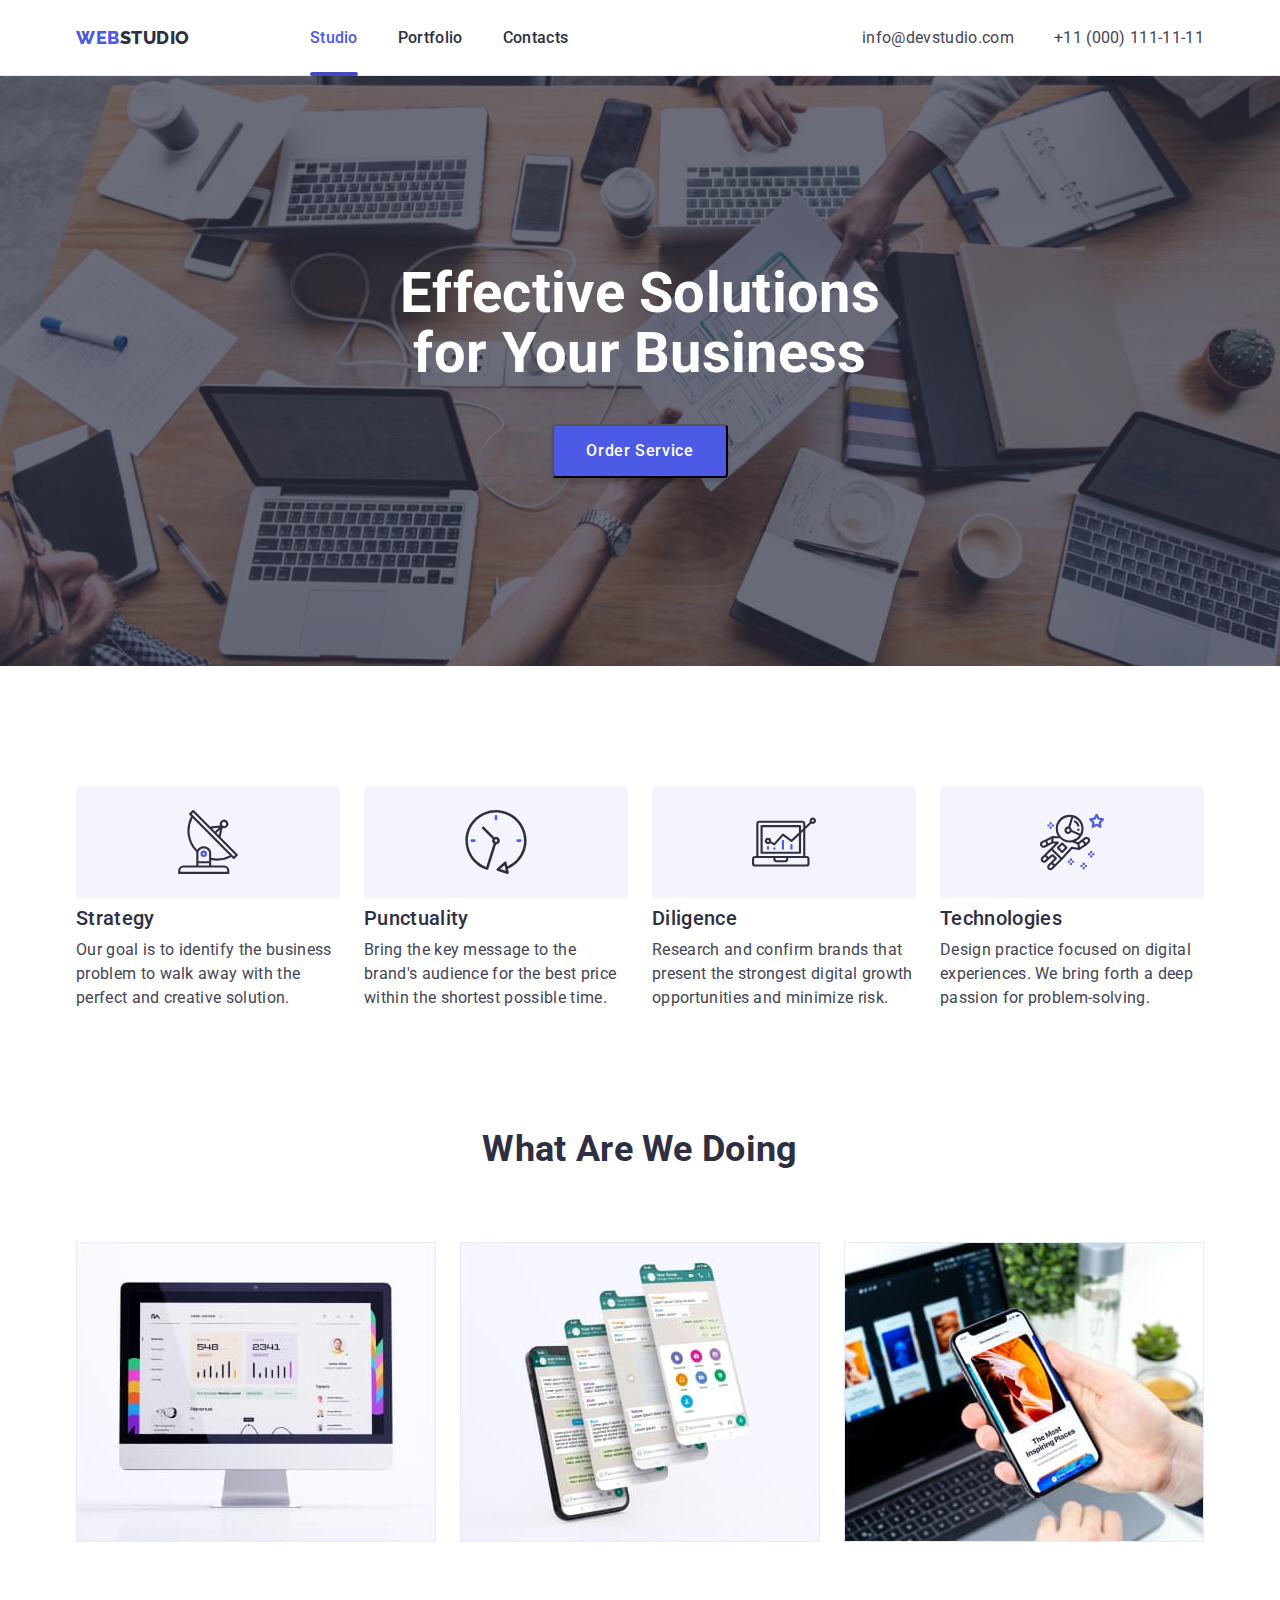
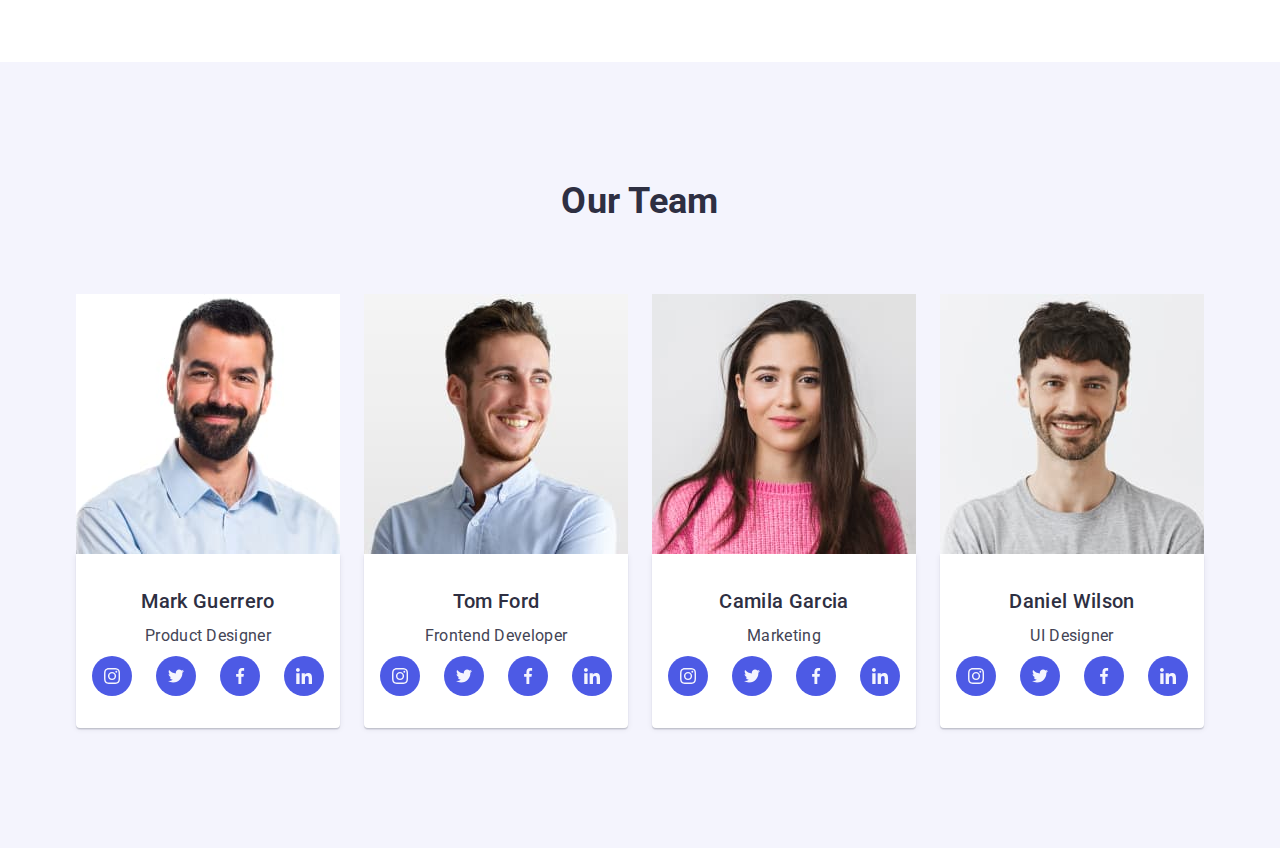
==== commit 654c4504: "work" ====
--- a/index.html
+++ b/index.html
@@ -109,8 +109,8 @@
 					<button class="model-btn" type="button" data-modal-open>Order Service</button>
 				</div>
 			</section>
-		<!--Section 1 Hidden title-->
-		<section class="heading-title section">
+			<!--Section 1 Hidden title-->
+			<section class="heading-title section">
 				<div class="container">
 					<h2 class="visually-hidden">Features</h2>
 					<ul class="card-list list">
@@ -165,25 +165,40 @@
 				</div>
 			</section>
 
-		<!--Section 2-->
-		<!--<section class="title-item">
+			<!--Section 2-->
+			<section class="title-item">
 				<div class="container">
 					<h2 class="promo-title">What are we doing</h2>
 					<ul class="card-list list">
 						<li>
-							<img src="./images/section2/img1.jpg" alt="monitor" width="360" />
-						</li>
-						<li>
-							<img src="./images/section2/img2.jpg" alt="screen" width="360" />
-						</li>
-						<li>
-							<img src="./images/section2/img3.jpg" alt="phone" width="360" />
-						</li>
-					</ul>
-				</div>
-			</section>-->
-		<!--Section 3-->
-		<!--<section class="title-team section">
+							<img
+								srcset="./images/section2/img1@1x.jpg 1x, ./images/section2/img1@2x.jpg 2x"
+								src="./images/section2/img1.jpg"
+								alt="monitor"
+								width="360"
+							/>
+						</li>
+						<li>
+							<img
+								srcset="./images/section2/img2@1x.jpg 1x, ./images/section2/img2@2x.jpg 2x"
+								src="./images/section2/img2.jpg"
+								alt="screen"
+								width="360"
+							/>
+						</li>
+						<li>
+							<img
+								srcset="./images/section2/img3@1x.jpg 1x, ./images/section2/img3@2x.jpg 2x"
+								src="./images/section2/img3.jpg"
+								alt="phone"
+								width="360"
+							/>
+						</li>
+					</ul>
+				</div>
+			</section>
+			<!--Section 3-->
+			<section class="title-team section">
 				<div class="container">
 					<h2 class="promo-title">Our Team</h2>
 					<ul class="card-list list">
@@ -340,7 +355,7 @@
 			</section>
 		</main>
 
-		<section class="section section-client">
+		<!--<section class="section section-client">
 			<div class="container">
 				<h2 class="promo-title">Customers</h2>
 				<ul class="client-list list">
--- a/css/styles.css
+++ b/css/styles.css
@@ -64,15 +64,7 @@
 	overflow: hidden;
 }
 
-/*.promo-title {
-	font-weight: 700;
-	font-size: 36px;
-	line-height: 1.11;
-	text-transform: capitalize;
-	color: var(--main-title-color);
-	margin-bottom: 72px;
-	text-align: center;
-}
+/*
 
 .footer {
 	background: #2e2f42;
@@ -517,10 +509,6 @@
 	color: var(--secondary-title-color);
 }
 
-.heading {
-	width: 264px;
-}
-
 .card-list {
 	display: flex;
 	flex-wrap: wrap;
@@ -540,6 +528,9 @@
 	}
 	.card-list {
 		justify-content: space-between;
+	}
+	.heading {
+		width: calc((100% - 48px) / 2);
 	}
 }
 
@@ -557,19 +548,46 @@
 		font-size: 20px;
 		line-height: 1.2;
 	}
-}
-
-/*.section-client {
-	padding-top: 130px;
+
+	.heading {
+		width: calc((100% - 72px) / 4);
+	}
+}
+
+/*============<!--Section 2-->========*/
+.promo-title {
+	font-weight: 700;
+	font-size: 36px;
+	line-height: 1.11;
+	text-transform: capitalize;
+	color: var(--main-title-color);
+	margin-bottom: 72px;
+	text-align: center;
 }
 
 .title-item {
 	padding-bottom: 120px;
 }
 
-
-
-.img-list {
+@media screen and (max-width: 767px) {
+	.title-item {
+		display: none;
+	}
+}
+
+@media screen and (min-width: 768px) {
+	.title-item {
+		display: none;
+	}
+}
+
+@media screen and (min-width: 1200px) {
+	.title-item {
+		display: flex;
+	}
+}
+
+/*.img-list {
 	display: flex;
 	flex-wrap: wrap;
 	column-gap: 24px;
@@ -630,7 +648,7 @@
 /*============/<!--Section 3-->========*/
 
 /*============<!--Section 3-->========*/
-/*.person-title {
+.person-title {
 	font-weight: 500;
 	font-size: 20px;
 	color: var(--main-title-color);
@@ -714,6 +732,41 @@
 	color: #404bbf;
 	border-color: #404bbf;
 }
+
+.promo-title {
+	font-weight: 700;
+	font-size: 36px;
+	line-height: 1.11;
+	text-transform: capitalize;
+	color: var(--main-title-color);
+	margin-bottom: 72px;
+	text-align: center;
+}
+
+@media screen and (max-width: 767px) {
+	.card-list {
+		gap: 72px;
+	}
+}
+
+@media screen and (min-width: 768px) {
+	.card-list {
+		flex-direction: row;
+		flex-wrap: wrap;
+		justify-content: center;
+		gap: 64px;
+	}
+}
+
+@media screen and (min-width: 1200px) {
+	.card-list {
+		gap: 24px;
+	}
+}
+
+/*.section-client {
+	padding-top: 130px;
+}*/
 
 /*============/<!--Section 3-->========*/
 
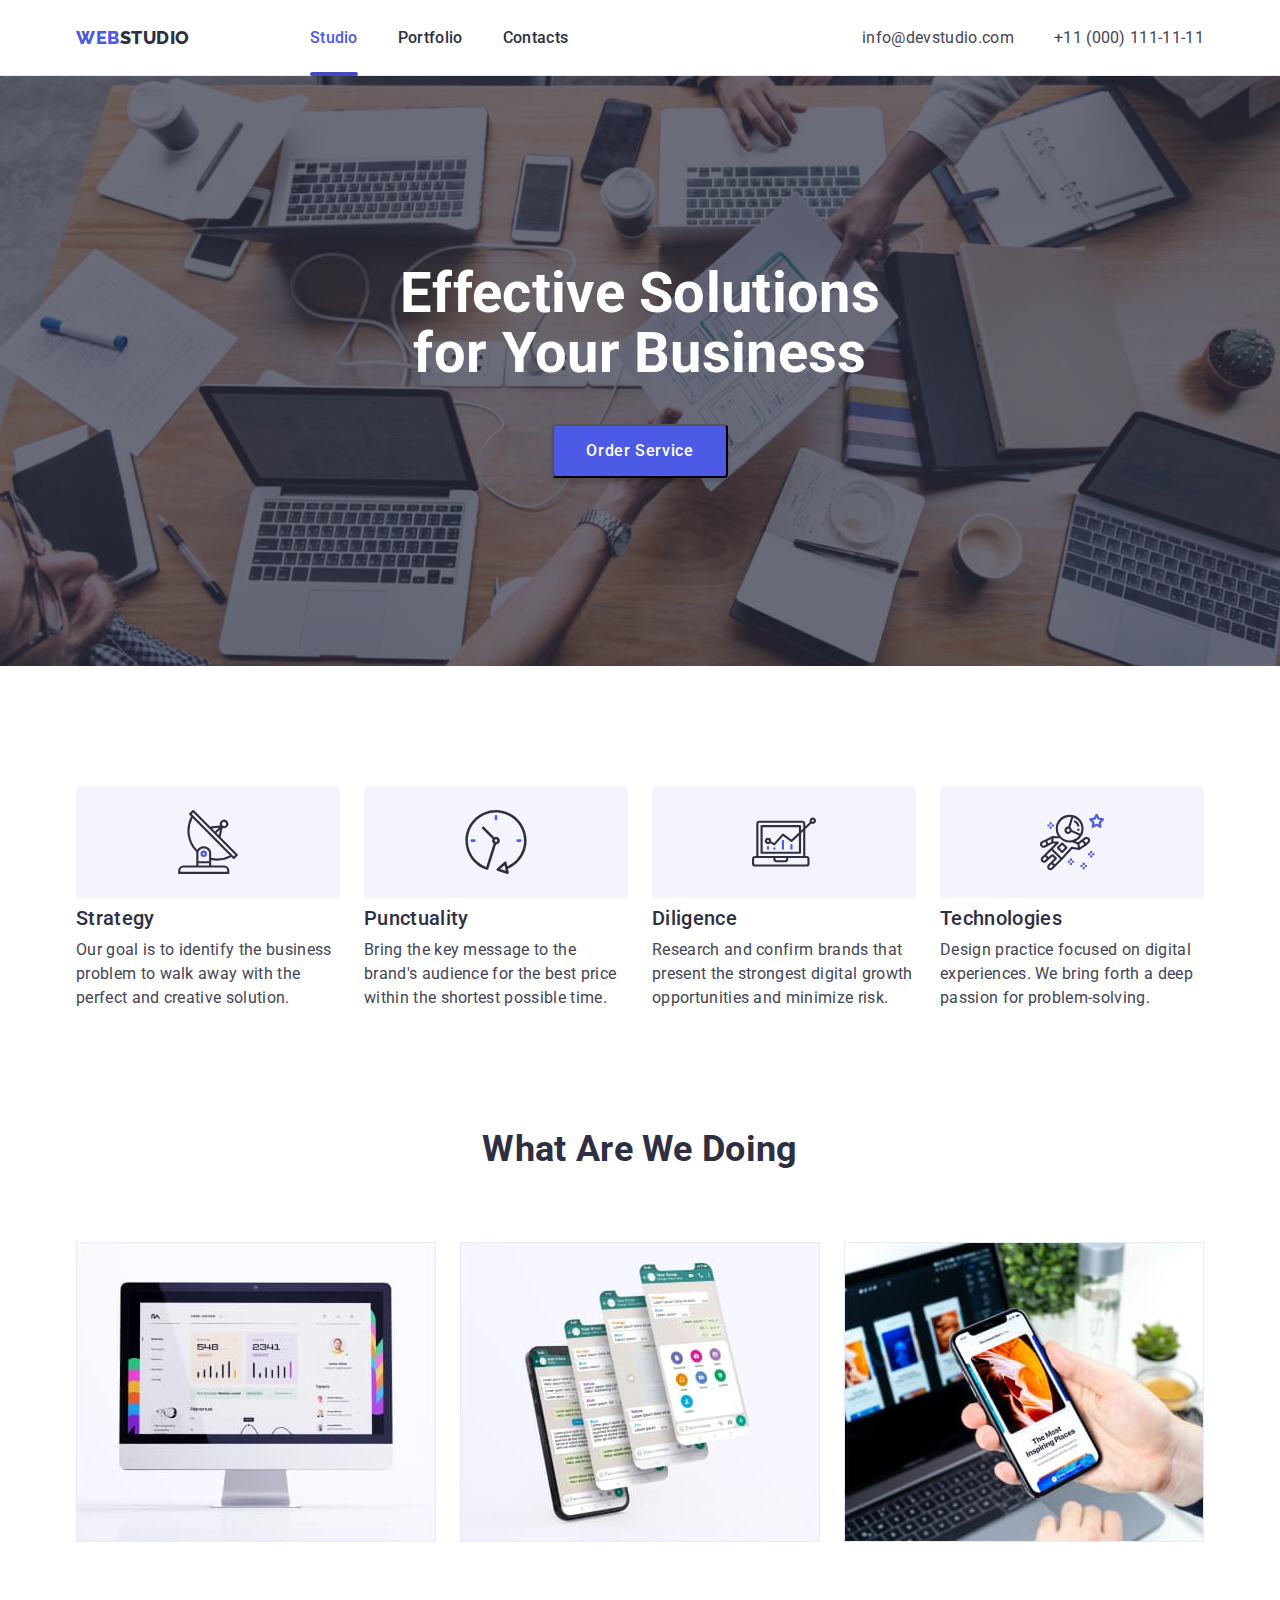
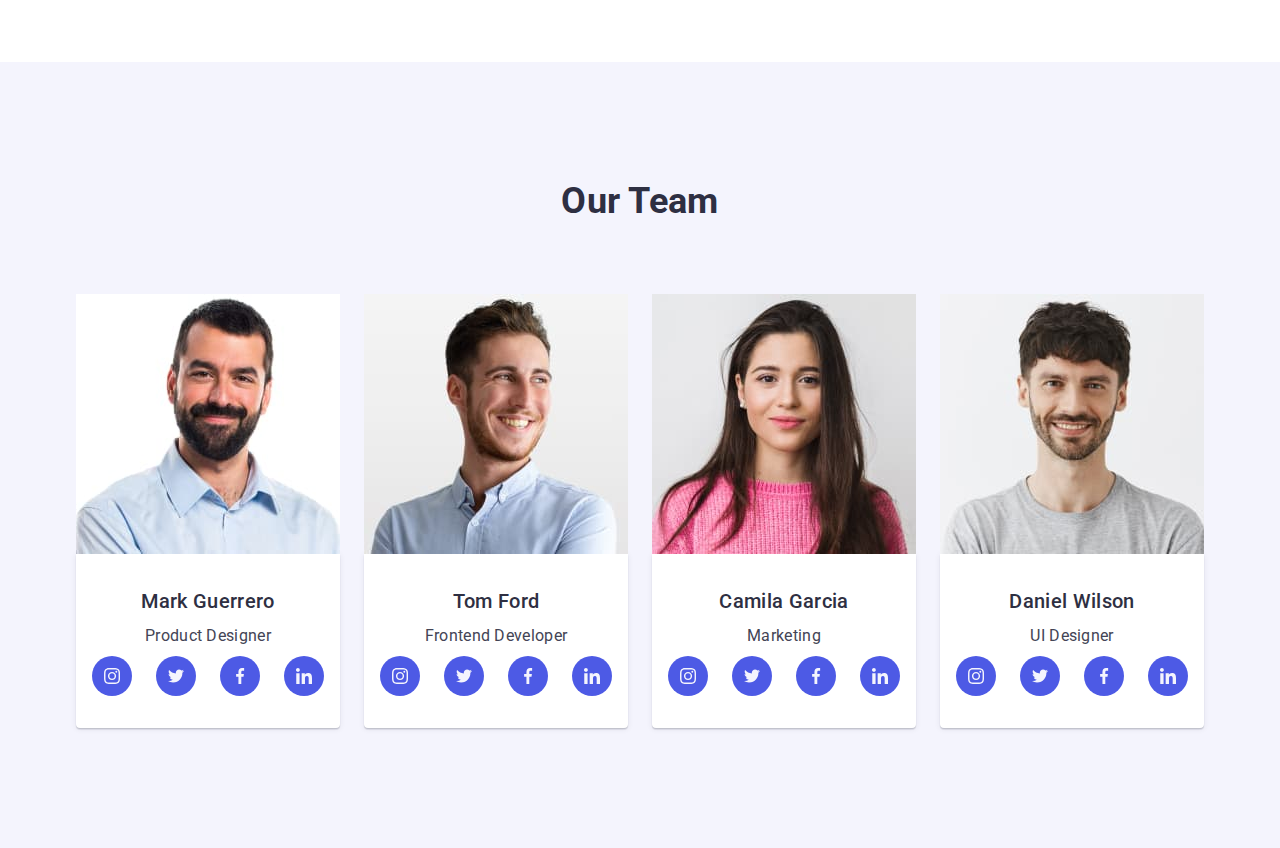
==== commit fb41e9bc: "work" ====
--- a/index.html
+++ b/index.html
@@ -203,7 +203,12 @@
 					<h2 class="promo-title">Our Team</h2>
 					<ul class="card-list list">
 						<li>
-							<img src="./images/section3/img.team1.jpg" alt="photo of a man" width="264" />
+							<img
+								srcset="./images/section3/img.team1@1x.jpg 1x, ./images/section3/img.team1@2x.jpg 2x"
+								src="./images/section3/img.team1.jpg"
+								alt="photo of a man"
+								width="264"
+							/>
 							<div class="card-content">
 								<h3 class="person-title">Mark Guerrero</h3>
 								<p class="work-discription">Product Designer</p>
@@ -240,7 +245,12 @@
 							</div>
 						</li>
 						<li>
-							<img src="./images/section3/img.team2.jpg" alt="photo of a man" width="264" />
+							<img
+								srcset="./images/section3/img.team2@1x.jpg 1x, ./images/section3/img.team2@2x.jpg 2x"
+								src="./images/section3/img.team2.jpg"
+								alt="photo of a man"
+								width="264"
+							/>
 							<div class="card-content">
 								<h3 class="person-title">Tom Ford</h3>
 								<p class="work-discription">Frontend Developer</p>
@@ -277,7 +287,12 @@
 							</div>
 						</li>
 						<li>
-							<img src="./images/section3/img.team3.jpg" alt="photo of a woman" width="264" />
+							<img
+								srcset="./images/section3/img.team3@1x.jpg 1x, ./images/section3/img.team3@2x.jpg 2x"
+								src="./images/section3/img.team3.jpg"
+								alt="photo of a woman"
+								width="264"
+							/>
 							<div class="card-content">
 								<h3 class="person-title">Camila Garcia</h3>
 								<p class="work-discription">Marketing</p>
@@ -314,7 +329,12 @@
 							</div>
 						</li>
 						<li>
-							<img src="./images/section3/img.team4.jpg" alt="photo of a man" width="264" />
+							<img
+								srcset="./images/section3/img.team4@1x.jpg 1x, ./images/section3/img.team4@2x.jpg 2x"
+								src="./images/section3/img.team4.jpg"
+								alt="photo of a man"
+								width="264"
+							/>
 							<div class="card-content">
 								<h3 class="person-title">Daniel Wilson</h3>
 								<p class="work-discription">UI Designer</p>
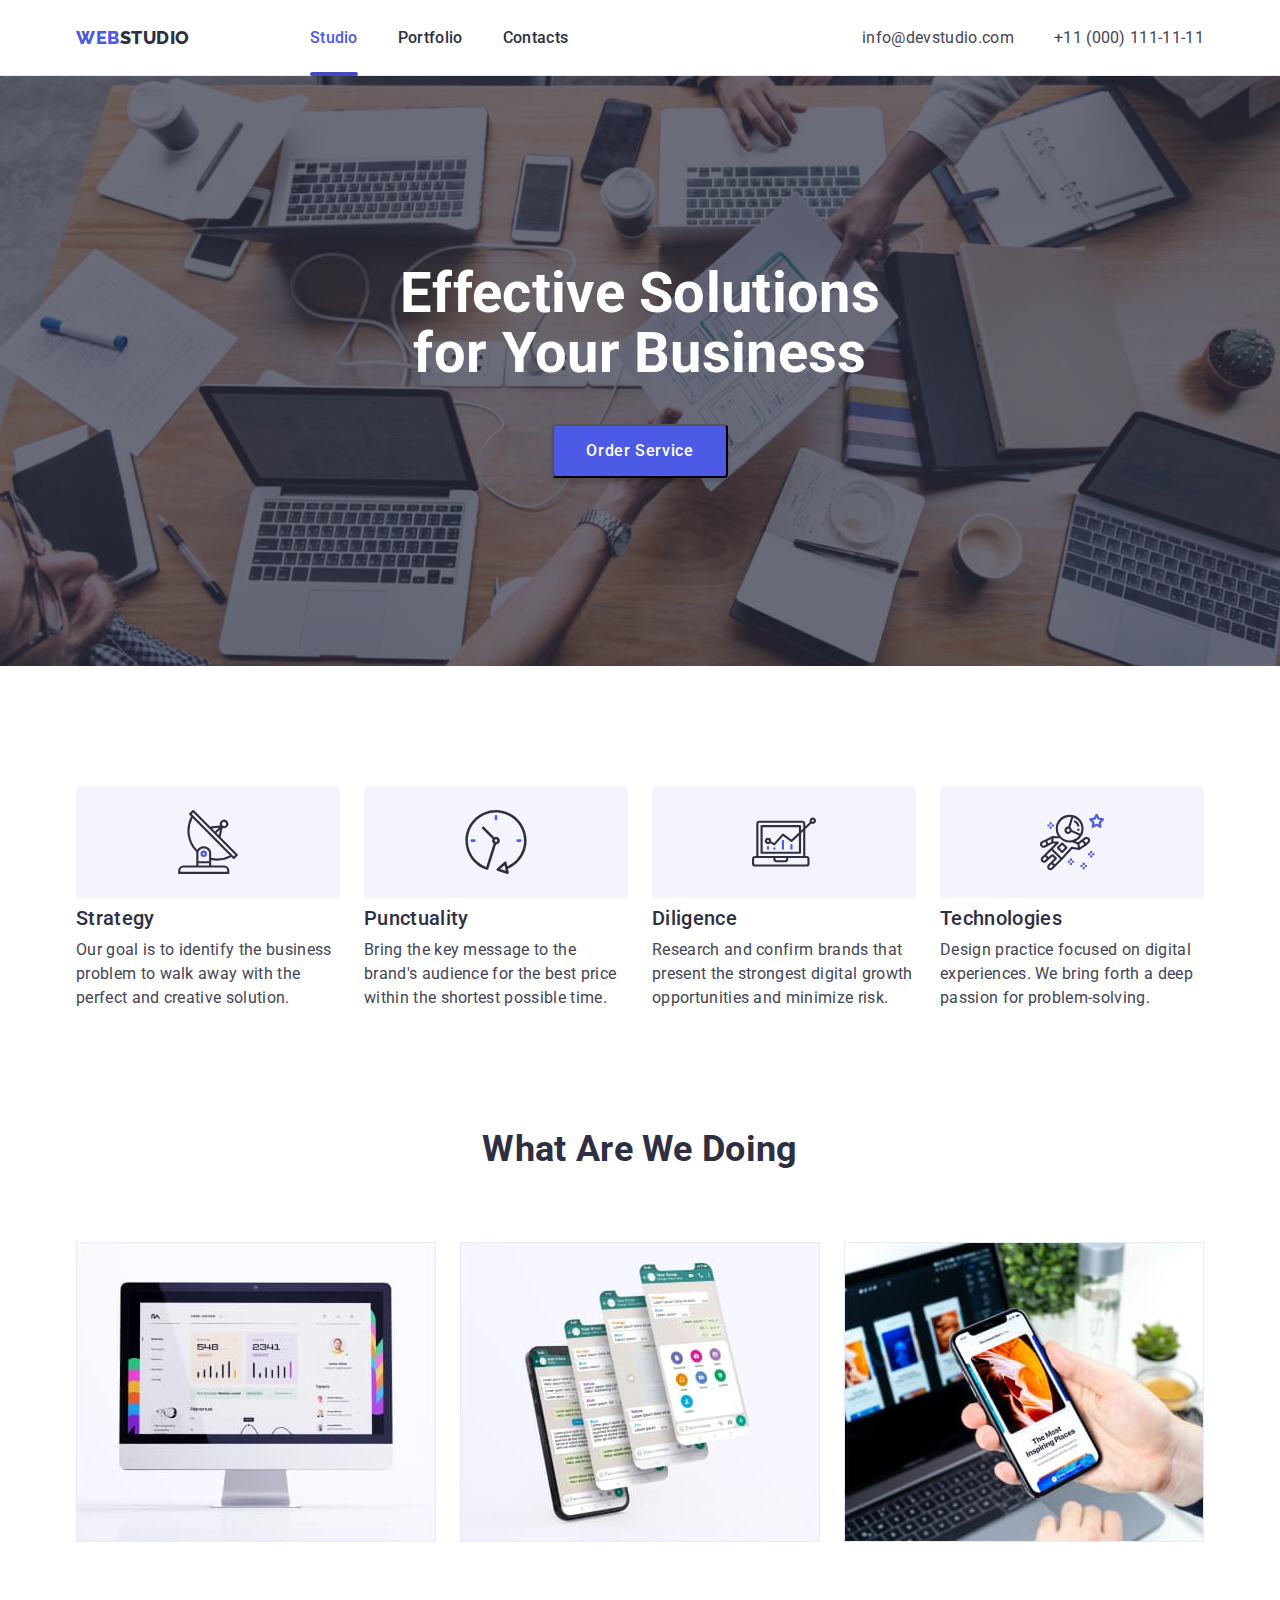
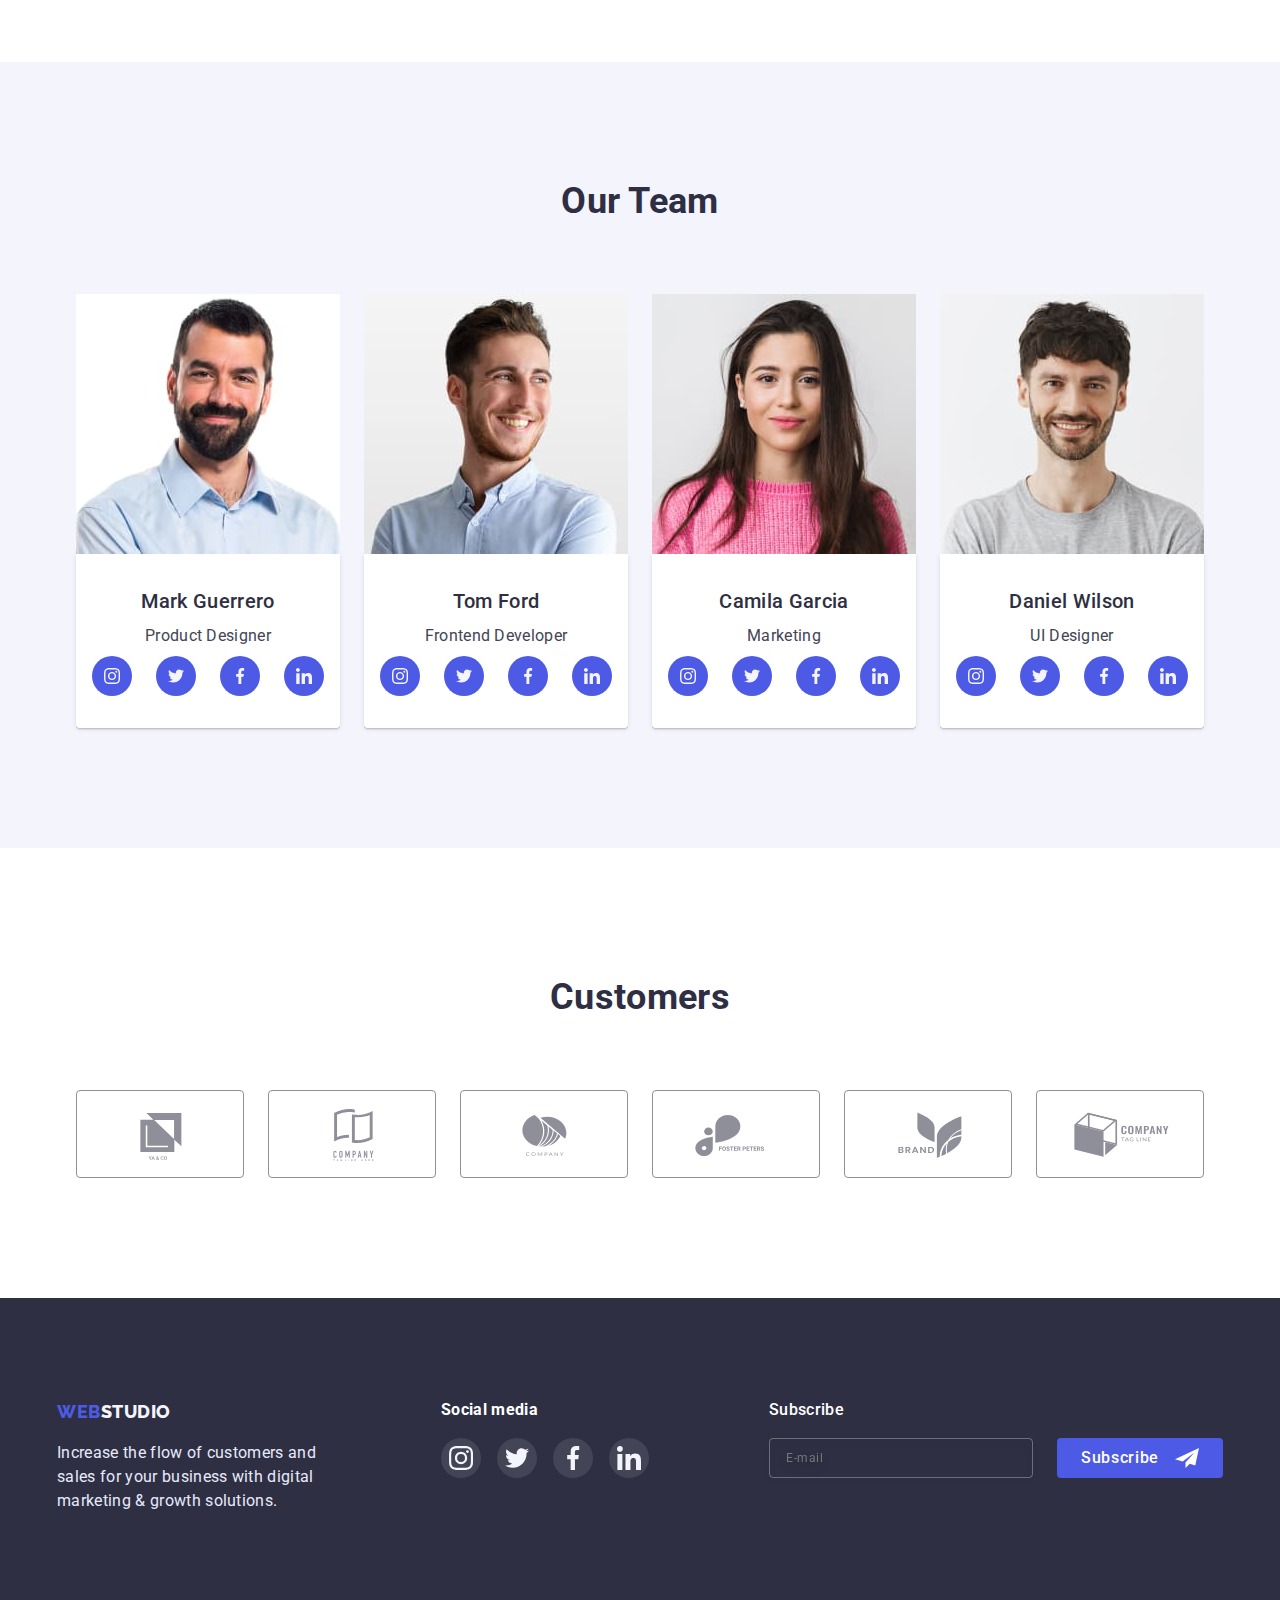
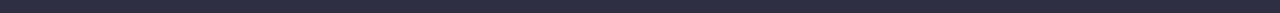
==== commit 2d468d61: "work" ====
--- a/index.html
+++ b/index.html
@@ -113,7 +113,7 @@
 			<section class="heading-title section">
 				<div class="container">
 					<h2 class="visually-hidden">Features</h2>
-					<ul class="card-list list">
+					<ul class="card-list-title list">
 						<li class="heading">
 							<div class="tumb">
 								<svg class="tumb-icon" width="64" height="64">
@@ -375,7 +375,7 @@
 			</section>
 		</main>
 
-		<!--<section class="section section-client">
+		<section class="section section-client">
 			<div class="container">
 				<h2 class="promo-title">Customers</h2>
 				<ul class="client-list list">
@@ -423,9 +423,9 @@
 					</li>
 				</ul>
 			</div>
-		</section>-->
+		</section>
 		<!--foother-->
-		<!--<footer class="footer">
+		<footer class="footer">
 			<div class="container footer-dislay">
 				<div class="page-footer-container">
 					<a class="logo logo-footer link" href="./index.html">Web<span class="logo-white">Studio</span></a>
@@ -541,8 +541,8 @@
 					<button type="submit" class="modal-form-submit">Send</button>
 				</form>
 			</div>
-		</div>-->
+		</div>
 		<script src="./js/mobile-menu.js"></script>
-		<!--<script src="./js/modal.js"></script>-->
+		<script src="./js/modal.js"></script>
 	</body>
 </html>
--- a/css/styles.css
+++ b/css/styles.css
@@ -63,27 +63,6 @@
 	clip: rect(0 0 0 0);
 	overflow: hidden;
 }
-
-/*
-
-.footer {
-	background: #2e2f42;
-	padding-top: 100px;
-	padding-bottom: 100px;
-	display: block;
-}
-.footer-discription {
-	color: #e7e9fc;
-	width: 264px;
-}
-
-/*.container {
-	width: 1158px;
-	margin-left: auto;
-	margin-right: auto;
-	padding-right: 15px;
-	padding-left: 15px;
-}*/
 
 .container {
 	padding-left: 15px;
@@ -509,7 +488,7 @@
 	color: var(--secondary-title-color);
 }
 
-.card-list {
+.card-list-title {
 	display: flex;
 	flex-wrap: wrap;
 	gap: 24px;
@@ -520,13 +499,17 @@
 	.tumb {
 		display: none;
 	}
+	.card-list-title {
+		gap: 72px 24px;
+	}
 }
 
 @media screen and (min-width: 768px) {
 	.tumb {
 		display: none;
 	}
-	.card-list {
+	.card-list-title {
+		gap: 72px 24px;
 		justify-content: space-between;
 	}
 	.heading {
@@ -551,6 +534,10 @@
 
 	.heading {
 		width: calc((100% - 72px) / 4);
+	}
+
+	.card-list-title {
+		gap: 24px;
 	}
 }
 
@@ -706,6 +693,42 @@
 	fill: #f4f4fd;
 }
 
+.card-list {
+	display: flex;
+	flex-wrap: wrap;
+	gap: 24px;
+	justify-content: center;
+}
+
+@media screen and (max-width: 767px) {
+	.card-list {
+		gap: 72px;
+	}
+}
+
+@media screen and (min-width: 768px) {
+	.card-list {
+		flex-direction: row;
+		flex-wrap: wrap;
+		justify-content: center;
+		gap: 64px 24px;
+	}
+}
+
+@media screen and (min-width: 1200px) {
+	.card-list {
+		gap: 24px;
+	}
+}
+
+/*============/<!--Section 3-->========*/
+
+/*============/--Section client-->========*/
+
+.section-client {
+	padding-top: 130px;
+}
+
 .client-list {
 	display: flex;
 	justify-content: center;
@@ -715,7 +738,6 @@
 	display: flex;
 	justify-content: center;
 	align-items: center;
-	width: 168px;
 	height: 88px;
 	border: 1px solid #8e8f99;
 	border-radius: 4px;
@@ -733,46 +755,46 @@
 	border-color: #404bbf;
 }
 
-.promo-title {
-	font-weight: 700;
-	font-size: 36px;
-	line-height: 1.11;
-	text-transform: capitalize;
-	color: var(--main-title-color);
-	margin-bottom: 72px;
-	text-align: center;
-}
-
 @media screen and (max-width: 767px) {
-	.card-list {
-		gap: 72px;
+	.client-list {
+		flex-wrap: wrap;
+		gap: 72px 16px;
+		justify-content: space-between;
+	}
+
+	.client-list-item {
+		width: calc((100% - 24px) / 2);
 	}
 }
 
 @media screen and (min-width: 768px) {
-	.card-list {
-		flex-direction: row;
+	.client-list {
 		flex-wrap: wrap;
 		justify-content: center;
-		gap: 64px;
+		gap: 72px 24px;
+	}
+
+	.client-list-item {
+		width: calc((100% - 48px) / 3);
 	}
 }
 
 @media screen and (min-width: 1200px) {
-	.card-list {
+	.client-list {
+		display: flex;
+		justify-content: center;
 		gap: 24px;
 	}
-}
-
-/*.section-client {
-	padding-top: 130px;
-}*/
-
-/*============/<!--Section 3-->========*/
-
+
+	.client-list-item {
+		width: calc((100% - 120px) / 6);
+	}
+}
+
+/*============/<!----Section client-->========*/
 /*=================Filters===============*/
 
-/*.section-top {
+.section-top {
 	padding-top: 96px;
 }
 
@@ -816,14 +838,25 @@
 
 /*=================/Footer===============*/
 
-/*.logo-white {
+.footer {
+	background: #2e2f42;
+	padding-top: 100px;
+	padding-bottom: 100px;
+	display: block;
+}
+.footer-discription {
+	color: #e7e9fc;
+	width: 264px;
+}
+
+.logo-white {
 	color: #f4f4fd;
 }
 
 .logo-footer {
 	margin-bottom: 16px;
-}*/
-/*.footer-dislay {
+}
+.footer-dislay {
 	display: flex;
 	column-gap: 120px;
 }
@@ -935,10 +968,45 @@
 	color: #ffffff;
 }
 
+@media screen and (max-width: 767px) {
+	.footer-dislay {
+		flex-wrap: wrap;
+		gap: 72px;
+		justify-content: center;
+	}
+
+	.footer-form {
+		display: block;
+	}
+	.footer-form-submit {
+		margin-top: 16px;
+	}
+	.subscribe-form {
+		justify-content: center;
+	}
+}
+
+@media screen and (min-width: 768px) {
+	.footer-dislay {
+		flex-wrap: wrap;
+		gap: 72px;
+		column-gap: 24px;
+		justify-content: center;
+	}
+}
+
+@media screen and (min-width: 1200px) {
+	.footer-dislay {
+		flex-direction: row;
+		gap: 120px;
+		min-width: 1200px;
+	}
+}
+
 /*=================/<Footer===============*/
 
 /*=================<modal window===============*/
-/*.backdrop {
+.backdrop {
 	position: fixed;
 	top: 0;
 	left: 0;
@@ -964,7 +1032,7 @@
 	box-shadow: 0px 1px 1px rgba(0, 0, 0, 0.14), 0px 1px 3px rgba(0, 0, 0, 0.12), 0px 2px 1px rgba(0, 0, 0, 0.2);
 	border-radius: 4px;
 	padding: 72px 24px 24px 24px;
-}*/
+}
 .close-btn {
 	position: absolute;
 	right: 19px;
@@ -991,14 +1059,14 @@
 	fill: #ffffff;
 }
 
-/*.modal-close-btn {
+.modal-close-btn {
 	transition: fill var(--transition-dur-and-fun);
 }
 
 /*=================/<modal window===============*/
 
 /*=================<modal form===============*/
-/*.modal-form {
+.modal-form {
 	display: flex;
 	flex-direction: column;
 }
